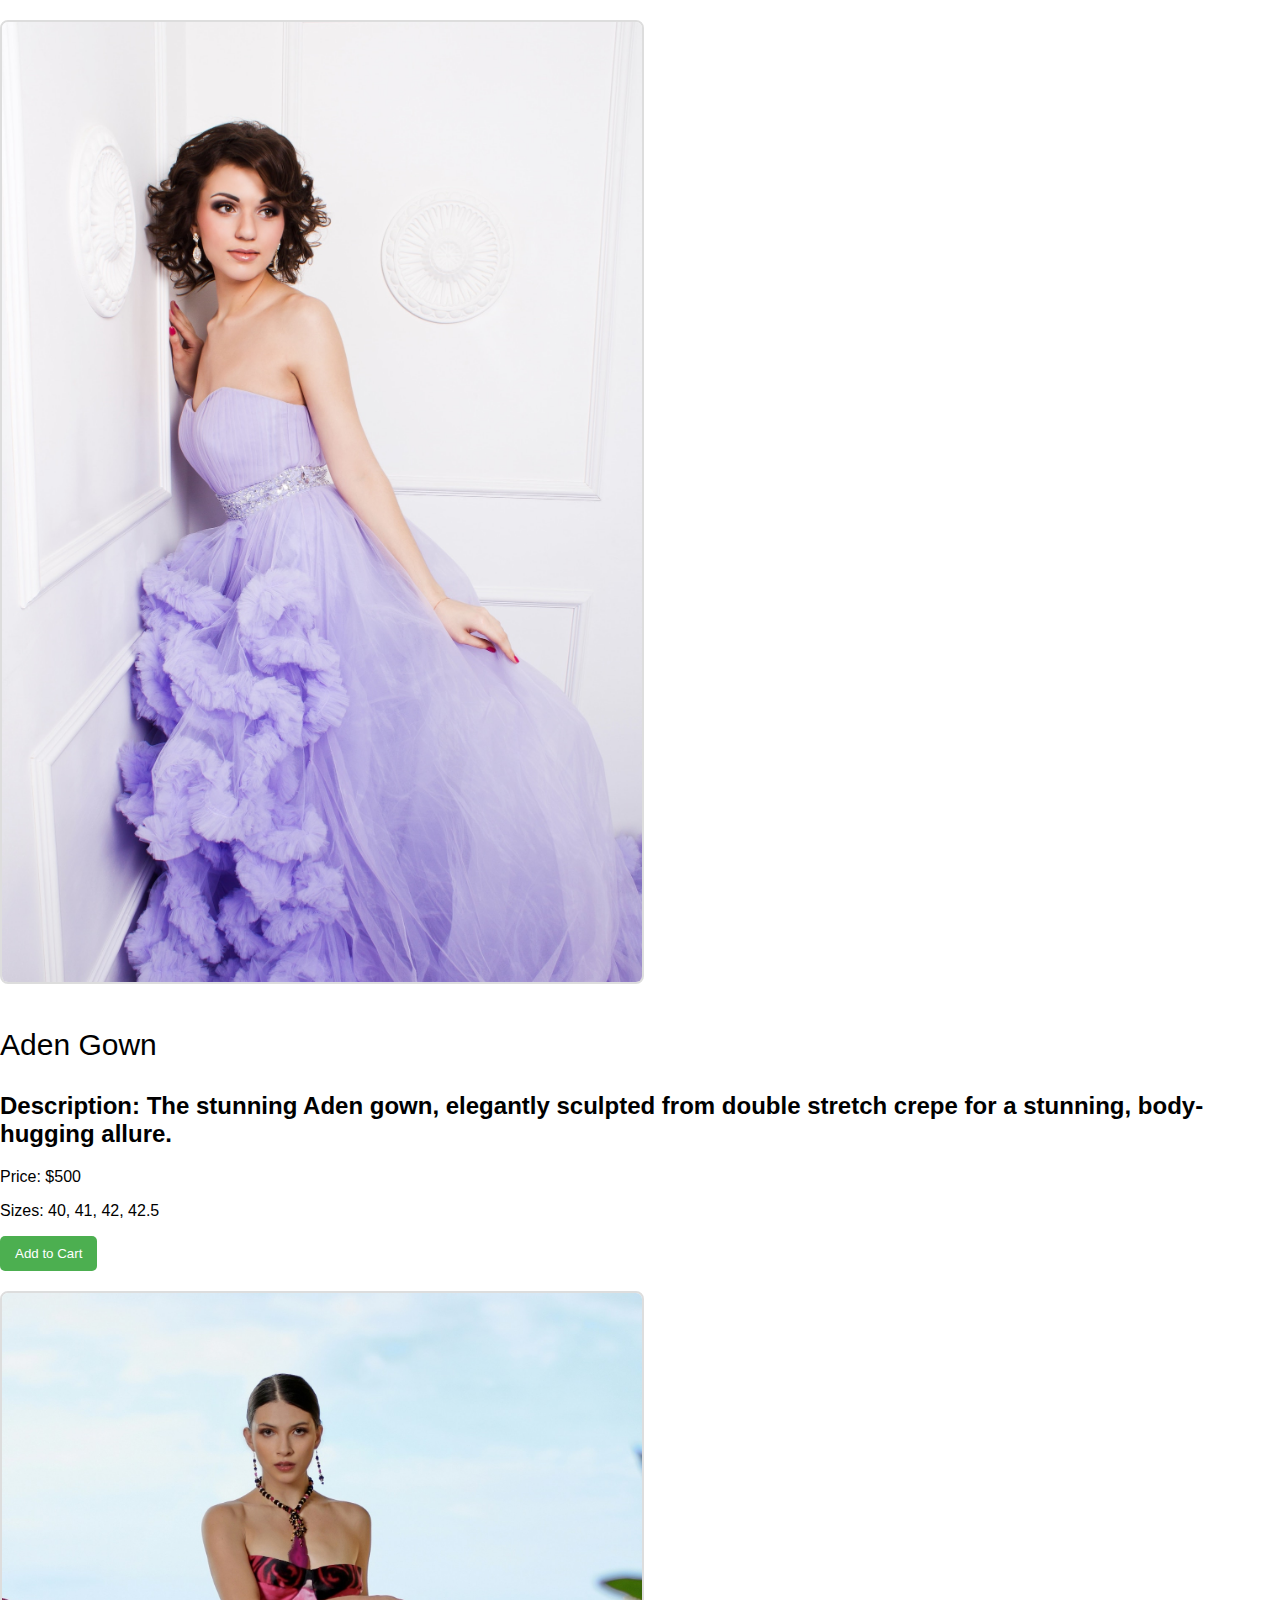
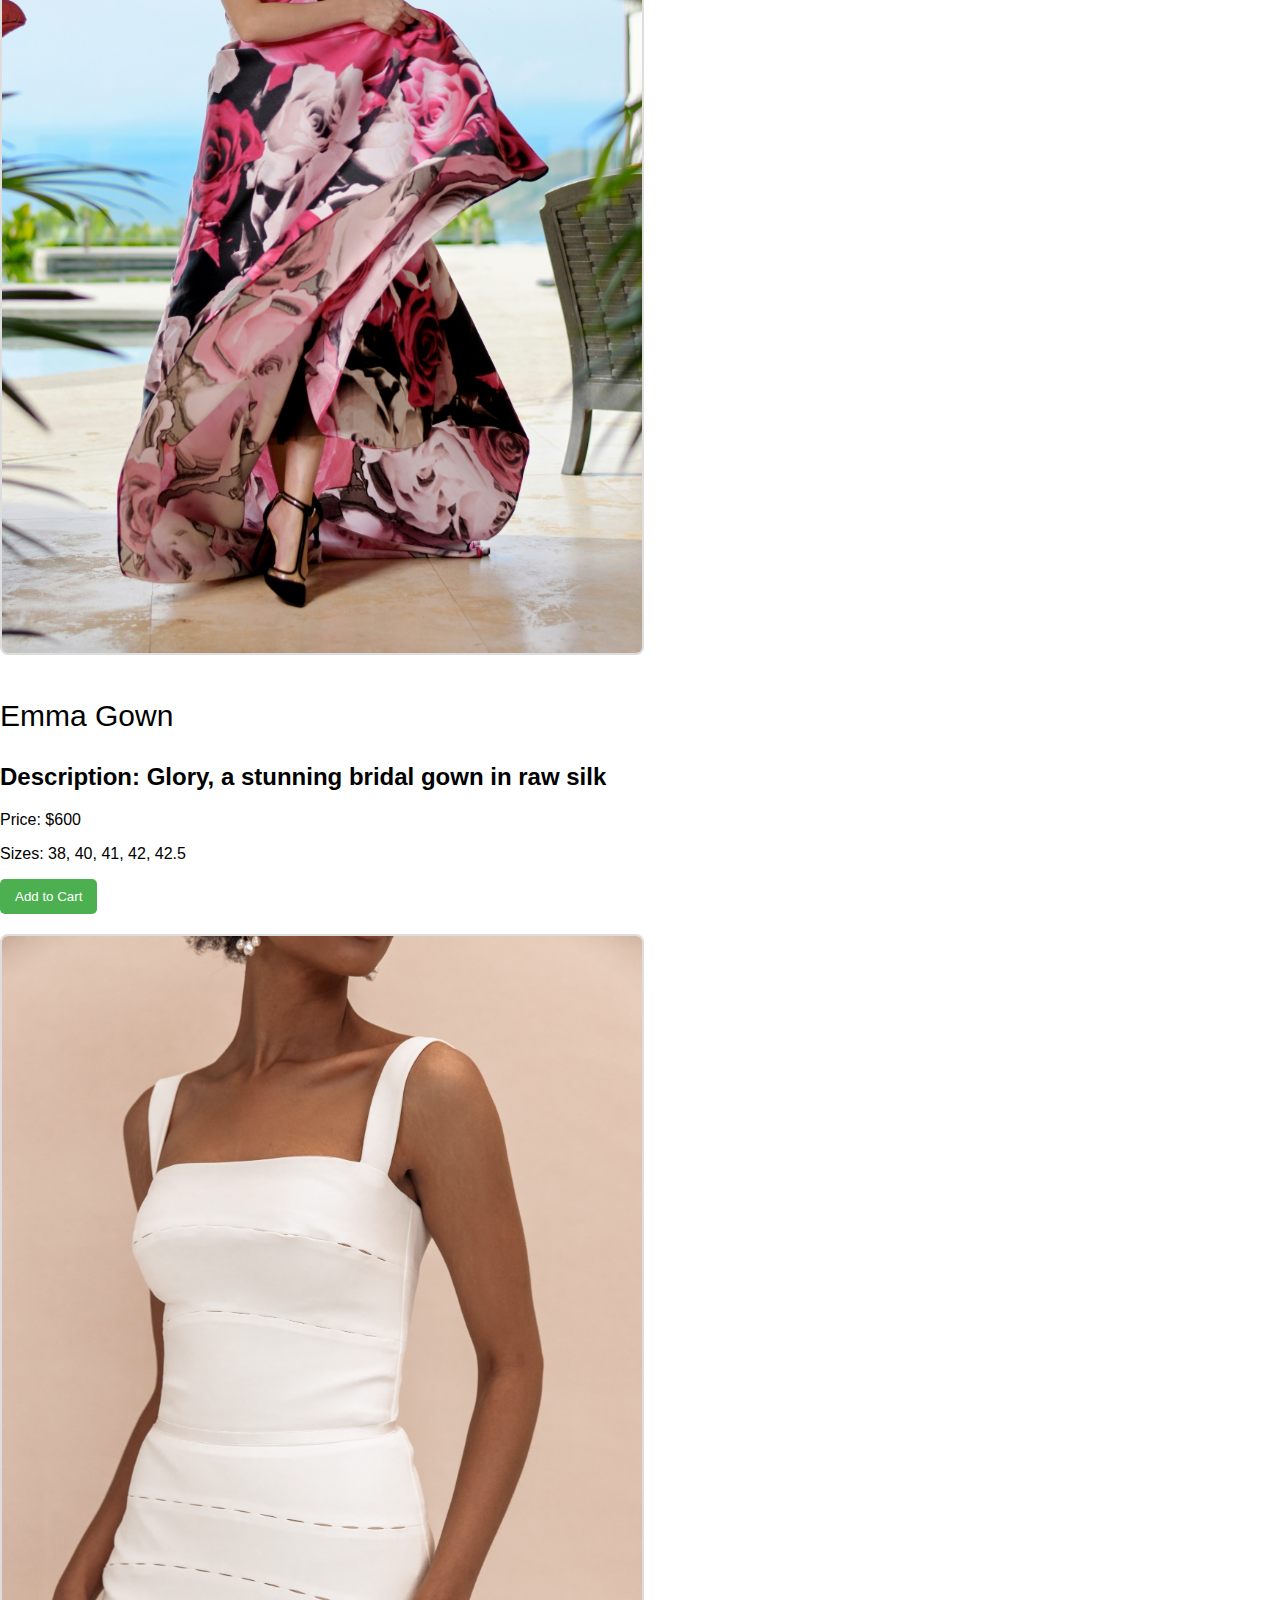
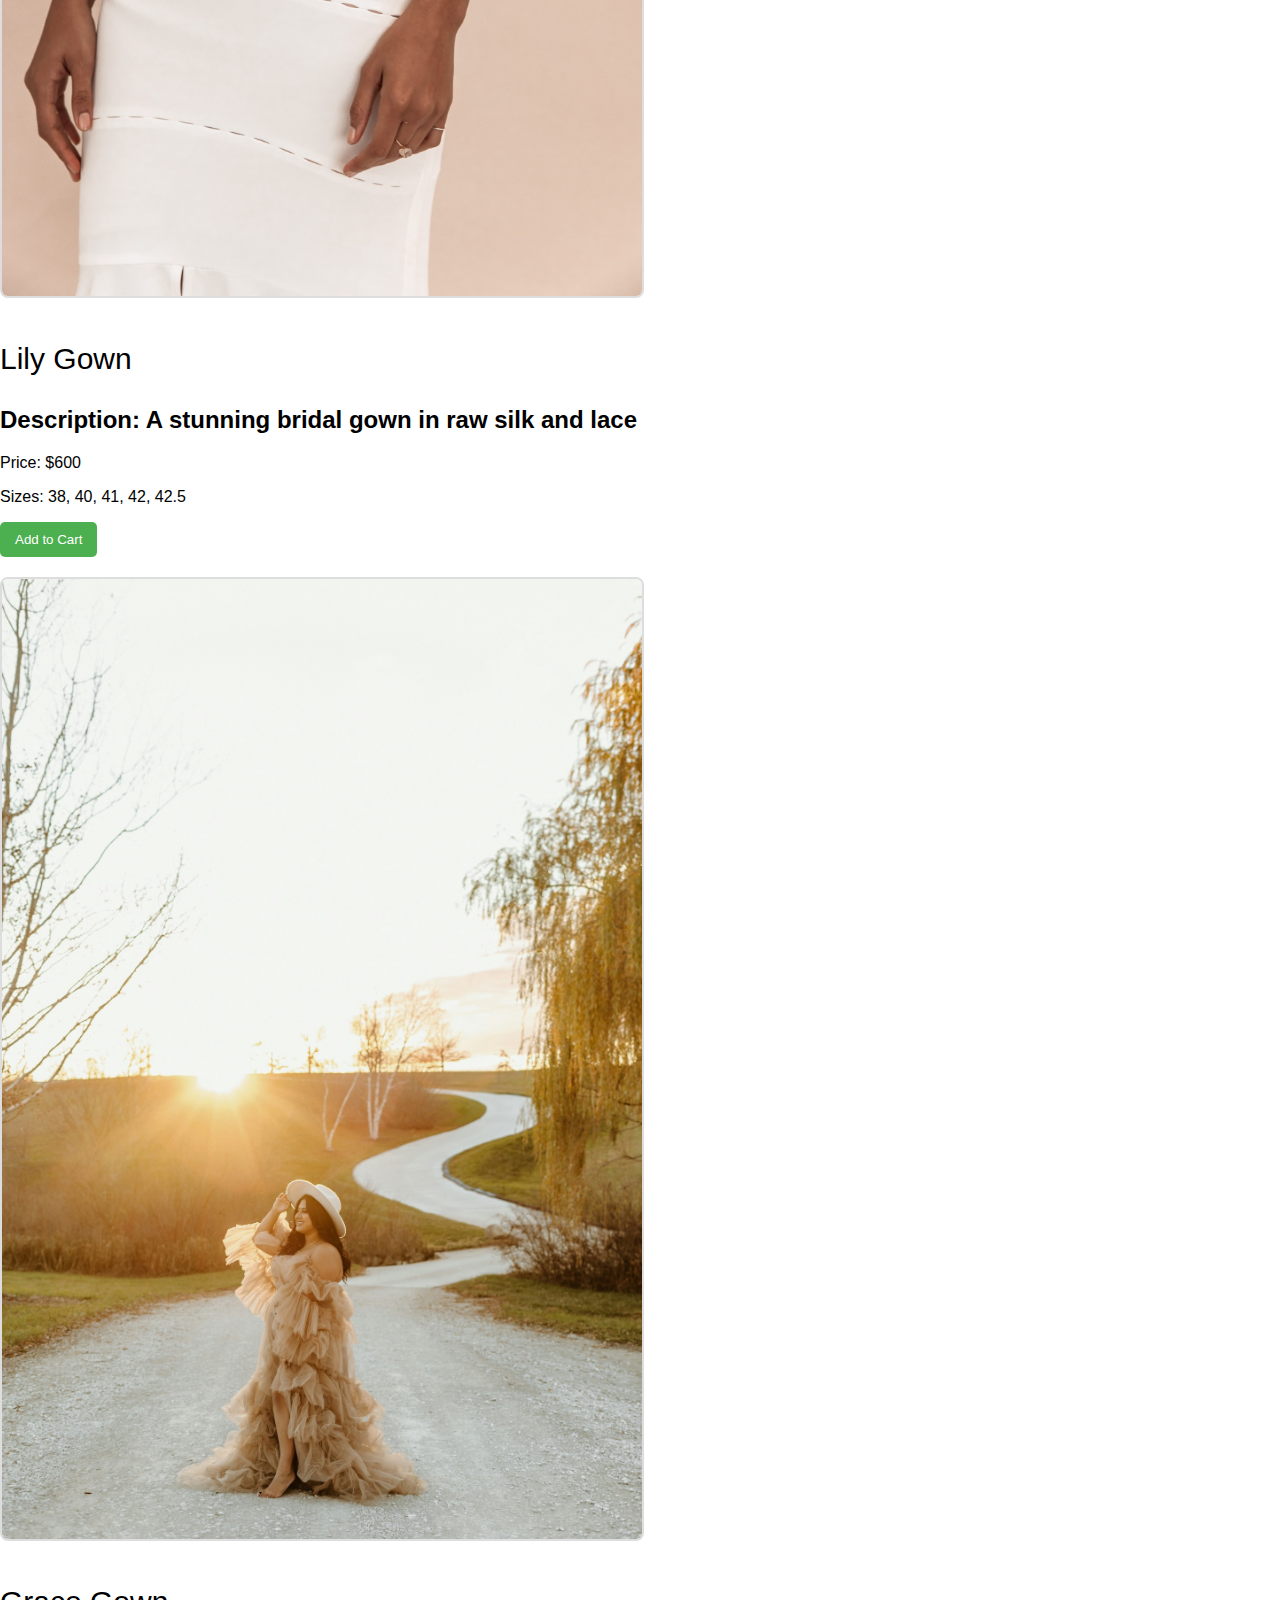
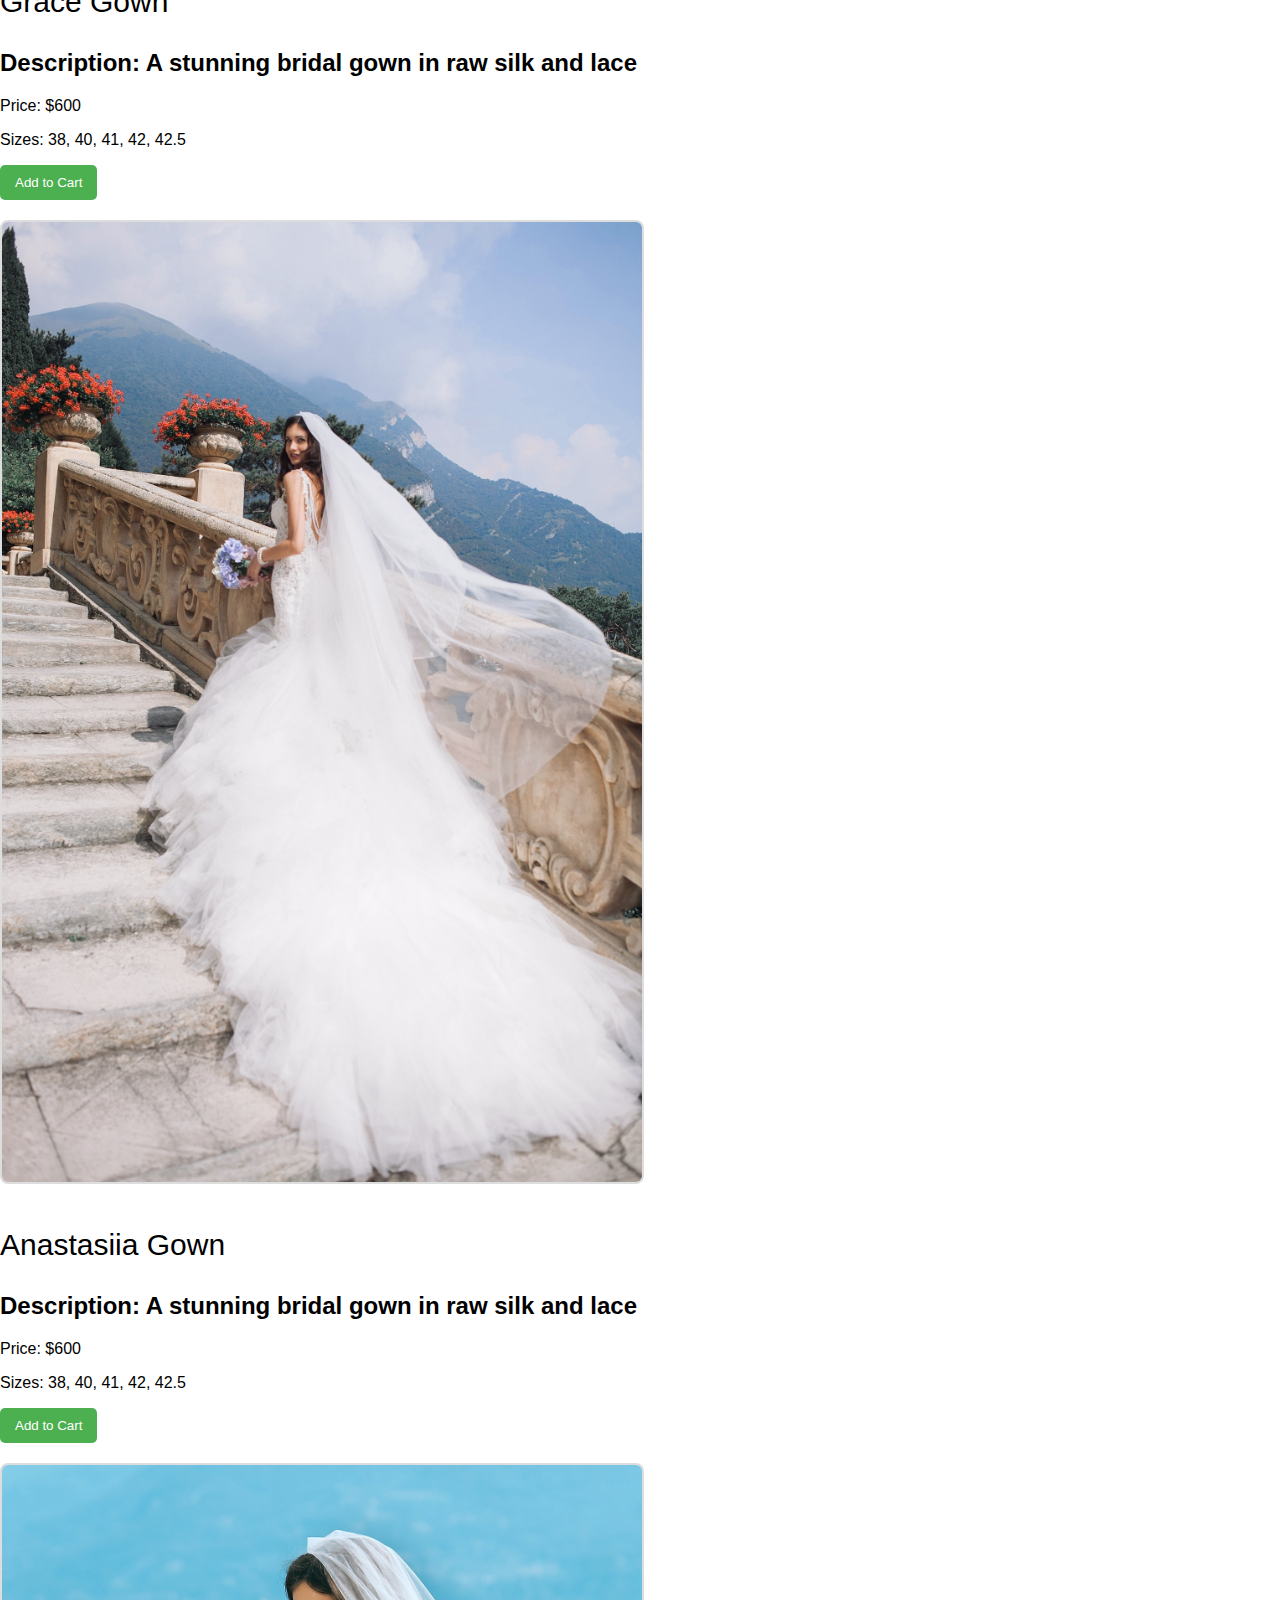
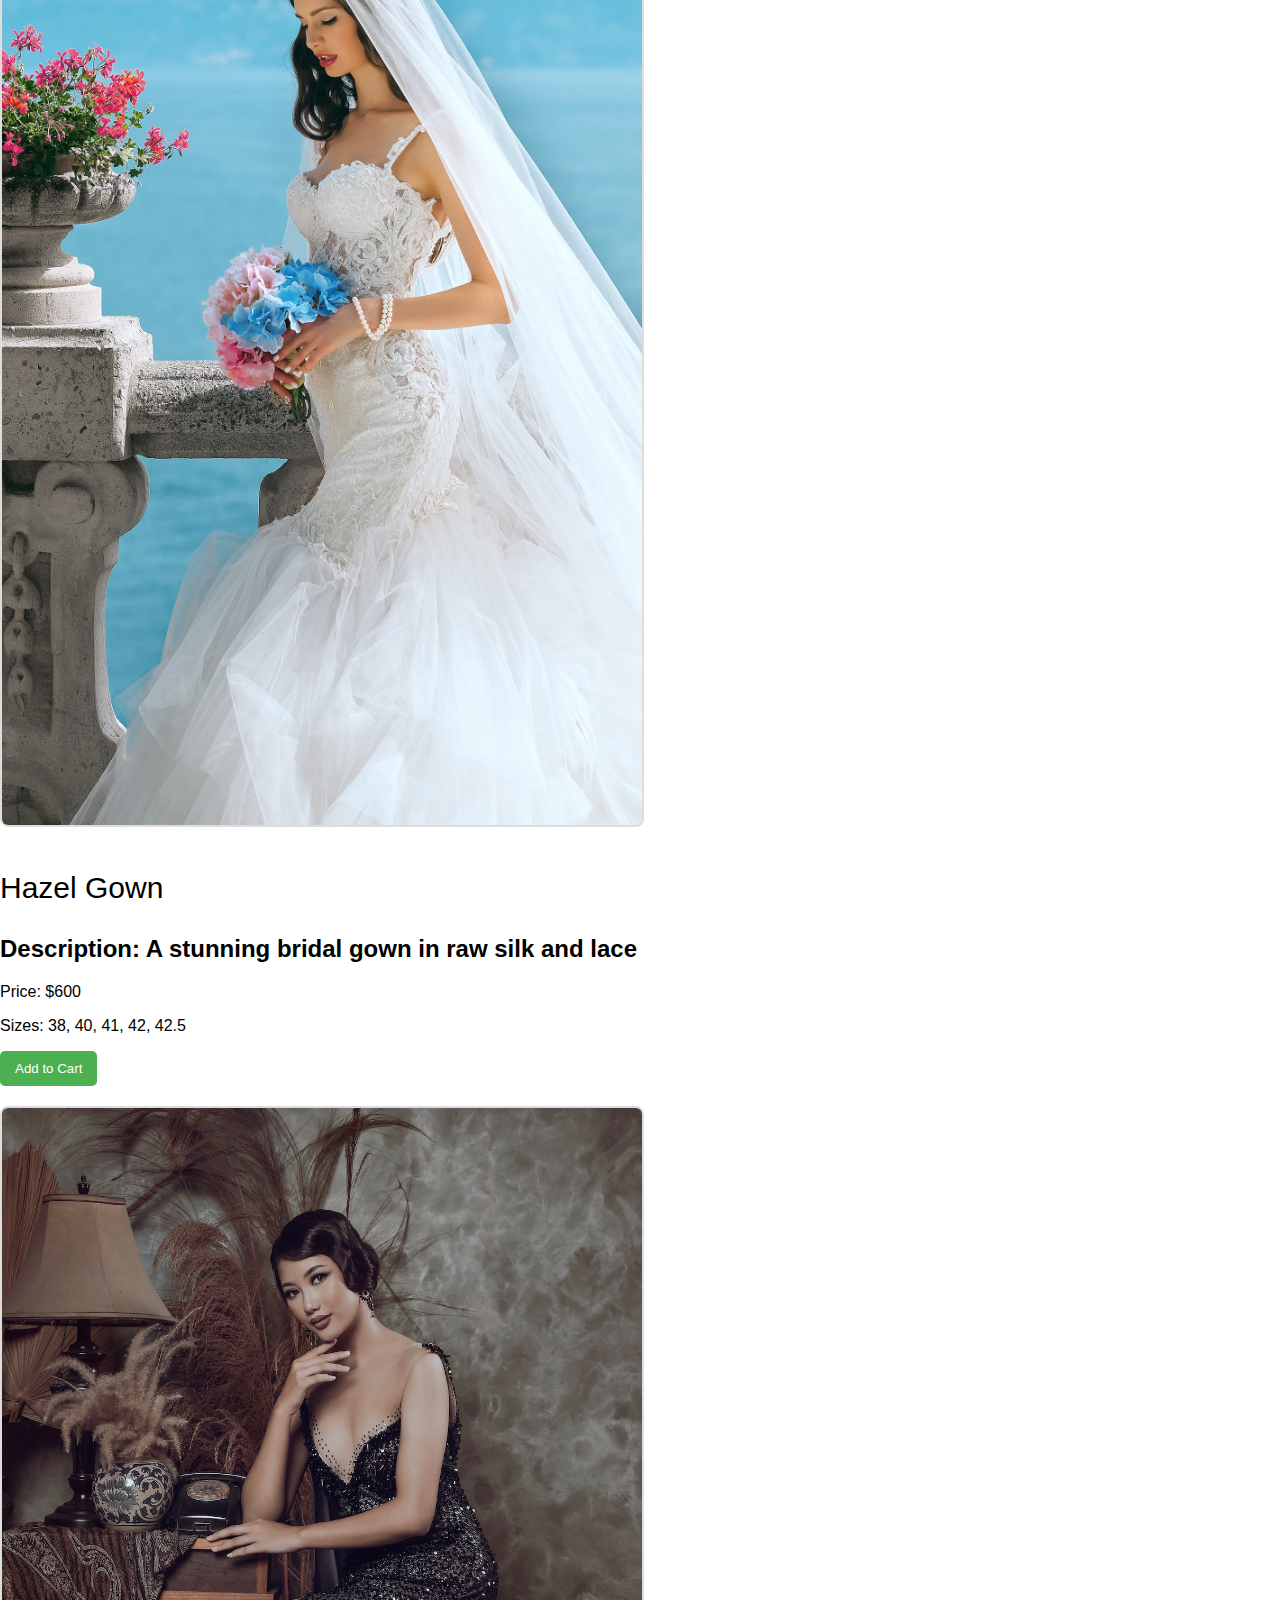
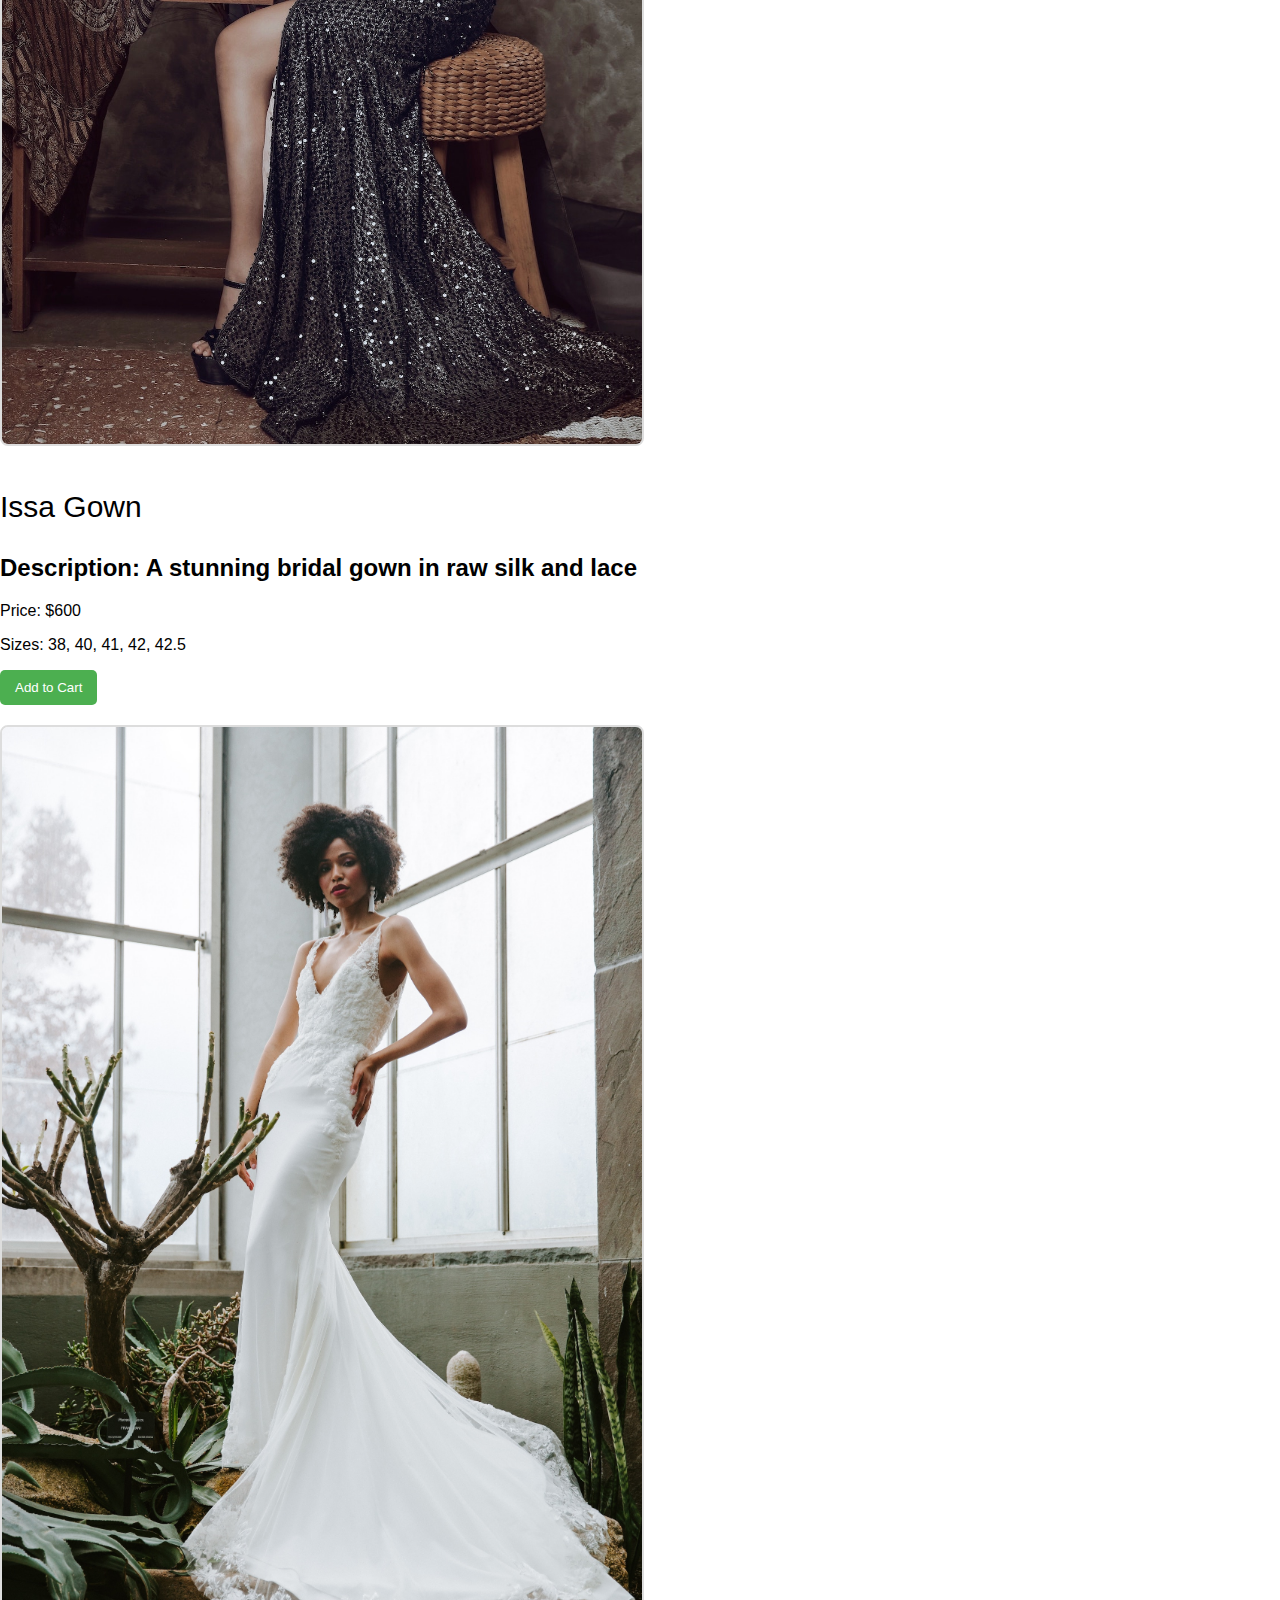
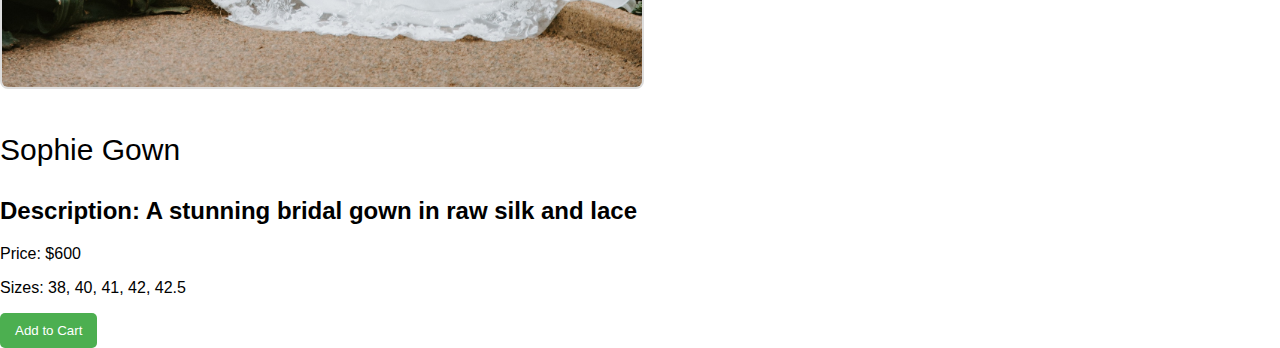
==== collections.html @ be5f8ae4 "initial" ====
<!DOCTYPE html>
<html lang="en">
<head>
    <meta charset="UTF-8">
    <meta name="viewport" content="width=device-width, initial-scale=1.0">
    <title>Collections</title>
    <link rel="stylesheet" href="styles.css">
</head>
<body>
    <div id="products-container">
    </div>
    <script src="script.js"></script>
</body>
</html>
---- styles.css ----
body {
    margin: 0;
    padding: 0;
    font-family: Arial, sans-serif;
}

.burger-container {
    display: none; /* Initially hide on larger screens */
    cursor: pointer;
}

.burger {
    width: 30px;
    height: 3px;
    background-color: #333;
    margin: 6px 0;
    transition: 0.4s;
}

#brandname {
    font-family: 'Segoe UI', Tahoma, Geneva, Verdana, sans-serif;
}

.navbar {
    background-color: white(51, 51, 51, 0.7); 
    font-family: 'Open Sans', sans-serif;
    text-transform: uppercase;
}

.navbar-section {
    flex: 1; 
    text-align: center;
    font-size: 13px;
}

.navbar-row {
    display: flex;
    justify-content: space-around;
    align-items: center;
    height: 60px; 
}

.navbar a {
    color: grey;
    text-decoration: none;
    padding: 10px;
}

.navbar a:hover {
    color: black;
    text-decoration: underline;
}

@media only screen and (max-width: 768px) {
    .burger-container {
        display: block; /* Show on smaller screens */
    }

    .navbar {
        display: none; /* Hide on smaller screens initially */
        flex-direction: column;
        text-align: center;
    }

    .navbar a {
        margin: 10px 0;
    }

    .change .burger:nth-child(1) {
        transform: rotate(-45deg) translate(-5px, 6px);
    }

    .change .burger:nth-child(2) {
        opacity: 0;
    }

    .change .burger:nth-child(3) {
        transform: rotate(45deg) translate(-5px, -6px);
    }
}

.image-container {
    position: relative;
    max-width: 100%;
    overflow: hidden;
}

.image-caption {
    position: absolute;
    bottom: 35%;
    font-family: 'Ephesis', cursive;
    font-size: 44px;
    width: 100%;
    text-align: center;
    color: black;
    padding: 10px;
    margin: 0;
    transform: translateY(50%);
    text-align: left;
}

.image-caption2 {
    position: absolute;
    bottom: 30%;
    font-family: 'Open Sans', sans-serif;
    font-size: 18px;
    width: 100%;
    text-align: center;
    color: rgb(56, 53, 53);
    padding: 10px;
    margin: 0;
    transform: translateY(50%); 
    text-align: left;
}

.image-container img {
    width: 100%;
    height: auto;
    display: block;
}

#navbar-start {
    flex: 0.5; 
    text-align: center;
}

#navbar-end {
    flex: 0.5; 
    text-align: center;
}

.collage-container {
    display: grid;
    grid-template-columns: repeat(4, 1fr); 
    gap: 10px;
    padding: 20px;
}

.collage-item {
    width: 100%;
    height: 100%;
    object-fit: cover;
}

.page2 {
    margin-top:60px;
    margin-bottom:60px;
    font-family: 'Open Sans', sans-serif;
    color: grey;
    margin-left:80px;
    margin-right:80px;
    text-align: center;
}

.page3 {
    display: flex;
    justify-content: space-around;
    align-items: center;
}

.page3 img {
    width: 50%;
    height: auto;
}

.theJournal {
    margin-top:60px;
    margin-bottom:60px;
}

.journalName {
    font-family: 'Courier New', Courier, monospace;
    font-size: 40px;
}

.journalPhotocredit {
    font-family: 'Courier New', Courier, monospace;
    font-size: 14px;
}

/*contactme styles*/

.contact-us-container {
    display: flex;
    justify-content: space-around;
    align-items: center;
}

/*collections styles*/
.product-img {
    width: 50%;
    height: 50%;
    border: 2px solid #ddd; /* Add a border for better visibility */
    border-radius: 8px; /* Add some border-radius for a rounded look */
    margin-bottom: 10px; /* Add margin for spacing */
    margin-top: 20px; /* Add margin for spacing */
}

.dress-name {
    font-family: 'Open Sans', sans-serif;
    font-size: 30px;
}

.add-to-cart-btn {
    background-color: #4caf50;
    color: white;
    padding: 10px 15px;
    border: none;
    border-radius: 5px;
    cursor: pointer;
}

/*collections1 styles*/
.collection1-container {
    position: relative;
    display: inline-block;
    display: grid;
    grid-template-columns: repeat(4, 1fr);
    gap: 10px;
    padding: 20px;
}

.overlay-button {
    position: absolute;
    top: 50%;
    left: 50%;
    transform: translate(-50%, -50%);
    padding: 10px 20px;
    background-color: rgba(255, 255, 255, 0.4);
    color: black;
    border: none;
    border-radius: 5px;
    cursor: pointer;
}

.hidden-paragraphs {
    display: none;
    margin-top: 20px;
    text-align: center;
    color: white;
}

.img1-container {
    position: relative;
    display: inline-block;
    margin: 20px; 
}

.overlay-button a:hover {
    color: black;
    text-decoration: underline;
}
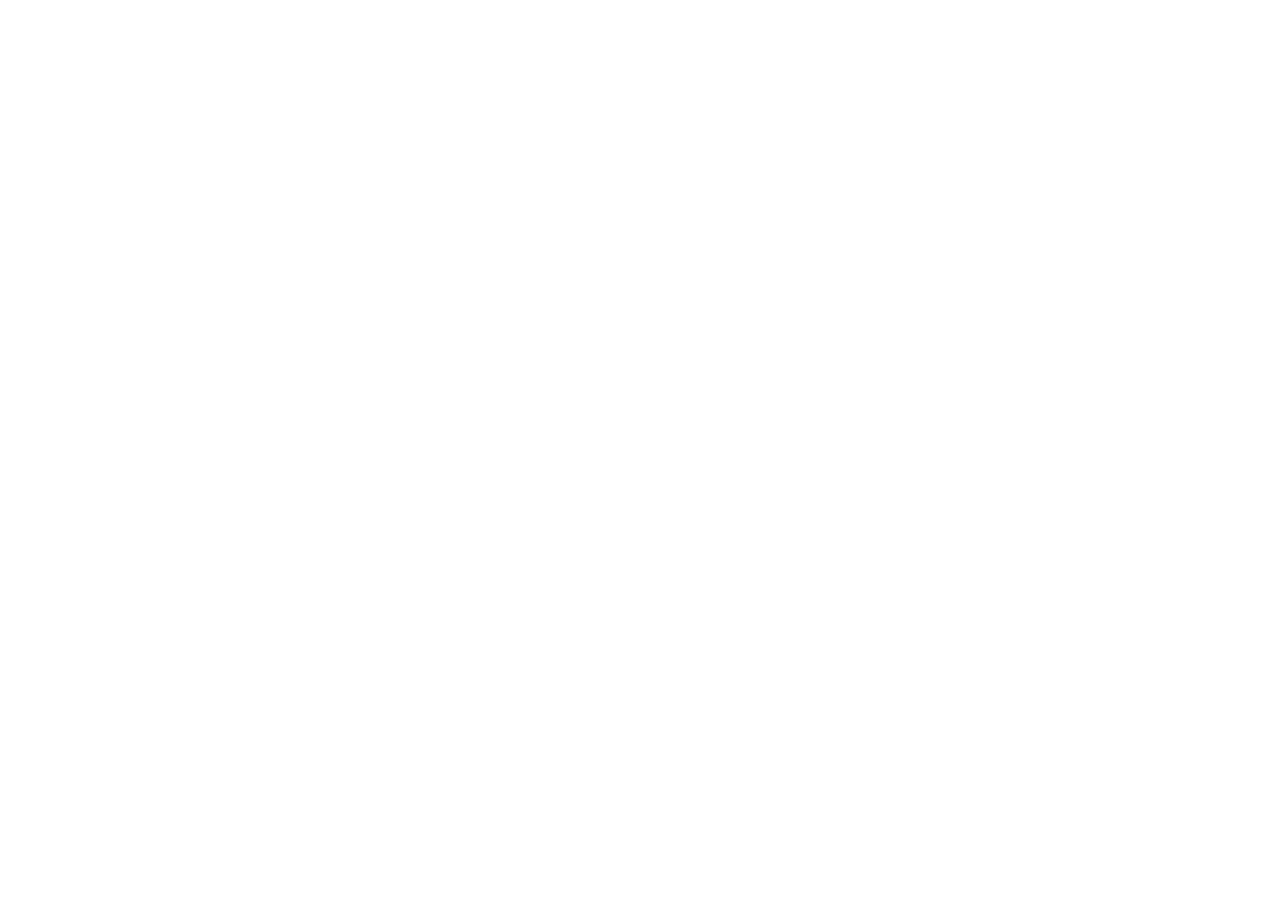
==== commit 2b5b58e0: "collections each page" ====
--- a/collections.html
+++ b/collections.html
@@ -7,8 +7,66 @@
     <link rel="stylesheet" href="styles.css">
 </head>
 <body>
-    <div id="products-container">
+    <div id="dressDetails">
+
     </div>
     <script src="script.js"></script>
+    <script>
+        const dloc = window.location.href;
+        const dsplt = dloc.split("?");
+        const sanitize = dsplt[1].split("=");
+        const dressCode = sanitize[1];
+
+        const selectedDress = dresses.find(dress => dress.code === dressCode);
+
+        const collectionDiv1= document.createElement("div");
+        const collectionDiv2= document.createElement("div");
+
+        if (selectedDress) {
+
+            let sizesOptions = '';
+            for (let i = 0; i < selectedDress.sizes.length; i++) {
+            sizesOptions += `<option value="${selectedDress.sizes[i]}">${selectedDress.sizes[i]}</option>`;
+        }
+
+        dressDetails.innerHTML = `
+            <img class="product-img" src="${selectedDress.image}" alt="${selectedDress.dress_name}">
+            <h3>${selectedDress.dress_name}</h3>
+            <p>${selectedDress.description}</p>
+            <p>Price: $${selectedDress.price}</p>
+            <select id="sizeDropdown">
+            <option disabled selected>Select Size</option>${sizesOptions}</select>
+            <button class="add-to-cart-btn" onclick="addToCart('${selectedDress.dress_code}')">Add to Cart</button>
+        `;
+            document.getElementById("dressDetails").innerHTML = dressDetailsHTML;
+        } else {
+            document.getElementById("dressDetails").innerHTML = "Dress not found.";
+        }
+
+            function addToCart(dressCode) {
+            // Add your logic for adding the item to the cart
+            alert(`Added ${dressCode} to the cart!`);
+        }
+
+        const sizeSelect = document.getElementById('size-select');
+        function updateSizeDropdown() {
+            const selectedIndex = dressSelect.value;
+            const selectedDress = dresses[selectedIndex];
+
+            // Clear existing size options
+            sizeSelect.innerHTML = '';
+
+        // Populate size dropdown with options from the selected dress
+        selectedDress.sizes.forEach(size => {
+            const option = document.createElement('option');
+            option.value = size;
+            option.text = size;
+            sizeSelect.add(option);
+  });
+}
+
+// Initial update of size dropdown based on the default selected dress
+updateSizeDropdown();
+    </script>
 </body>
 </html>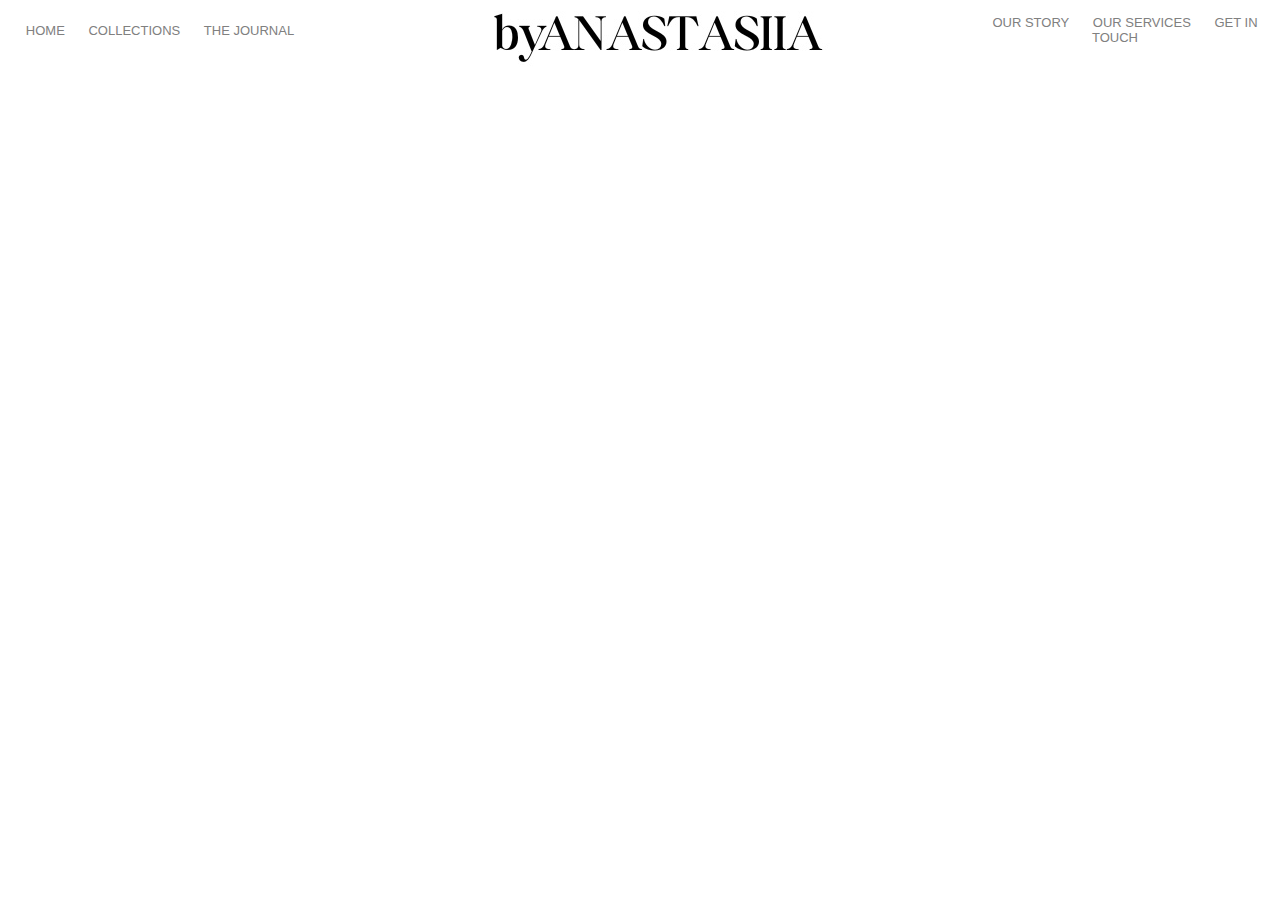
==== commit 408688d6: "Merge pull request #1 from emmycn/collections-page" ====
--- a/collections.html
+++ b/collections.html
@@ -4,11 +4,37 @@
     <meta charset="UTF-8">
     <meta name="viewport" content="width=device-width, initial-scale=1.0">
     <title>Collections</title>
+    <link rel="preconnect" href="https://fonts.googleapis.com">
+    <link rel="preconnect" href="https://fonts.gstatic.com" crossorigin>
+    <link href="https://fonts.googleapis.com/css2?family=Raleway&display=swap" rel="stylesheet">
     <link rel="stylesheet" href="styles.css">
 </head>
 <body>
+    <div class="burger-container" onclick="toggleNav()">
+        <div class="burger"></div>
+        <div class="burger"></div>
+        <div class="burger"></div>
+    </div>
+    <nav class="navbar">
+        <div class="navbar-row" id="navbarburger">
+            <div class="navbar-section" id="navbar-start">
+                <a href="index.html">Home</a>
+                <a href="collections1.html">Collections</a>
+                <a href="#journal">The Journal</a>
+            </div>
+            <div class="navbar-section">
+                <img src="images/IMG_8164.jpg" alt="Your Image">
+            </div>
+            <div class="navbar-section" id="navbar-end">
+                <a href="ourstory.html">Our Story</a>
+                <a href="#services">Our services</a>
+                <a href="contactme.html">Get in touch</a>
+            </div>
+        </div>
+    </nav>
     <div id="dressDetails">
-
+        <div id="imgDress"></div>
+        <div id="detailsDress"></div>
     </div>
     <script src="script.js"></script>
     <script>
@@ -19,9 +45,6 @@
 
         const selectedDress = dresses.find(dress => dress.code === dressCode);
 
-        const collectionDiv1= document.createElement("div");
-        const collectionDiv2= document.createElement("div");
-
         if (selectedDress) {
 
             let sizesOptions = '';
@@ -29,23 +52,28 @@
             sizesOptions += `<option value="${selectedDress.sizes[i]}">${selectedDress.sizes[i]}</option>`;
         }
 
-        dressDetails.innerHTML = `
+        imgDress.innerHTML = `
             <img class="product-img" src="${selectedDress.image}" alt="${selectedDress.dress_name}">
-            <h3>${selectedDress.dress_name}</h3>
-            <p>${selectedDress.description}</p>
+        `;
+        detailsDress.innerHTML = `
+            <h3 class="dress-name">${selectedDress.dress_name}</h3>
+            <p class="description">${selectedDress.description}</p>
             <p>Price: $${selectedDress.price}</p>
             <select id="sizeDropdown">
-            <option disabled selected>Select Size</option>${sizesOptions}</select>
-            <button class="add-to-cart-btn" onclick="addToCart('${selectedDress.dress_code}')">Add to Cart</button>
+            <option disabled selected class="sizeOption">Select Size</option>${sizesOptions}</select>
+            <div>
+                <button class="add-to-cart-btn" onclick="addToCart('${selectedDress.dress_code}')">Add to Cart</button>
+            </div>
+            
         `;
-            document.getElementById("dressDetails").innerHTML = dressDetailsHTML;
+            document.getElementById("imgDress").innerHTML = imgDressHTML;
         } else {
-            document.getElementById("dressDetails").innerHTML = "Dress not found.";
+            document.getElementById("imgDress").innerHTML = "Dress not found.";
         }
 
-            function addToCart(dressCode) {
-            // Add your logic for adding the item to the cart
-            alert(`Added ${dressCode} to the cart!`);
+
+        function addToCart(dressCode) {
+            alert(`Added ${selectedDress.dress_name} to the cart!`);
         }
 
         const sizeSelect = document.getElementById('size-select');
@@ -62,8 +90,8 @@
             option.value = size;
             option.text = size;
             sizeSelect.add(option);
-  });
-}
+        });
+        }
 
 // Initial update of size dropdown based on the default selected dress
 updateSizeDropdown();
--- a/styles.css
+++ b/styles.css
@@ -5,7 +5,7 @@
 }
 
 .burger-container {
-    display: none; /* Initially hide on larger screens */
+    display: none; 
     cursor: pointer;
 }
 
@@ -187,27 +187,45 @@
 }
 
 /*collections styles*/
-.product-img {
-    width: 50%;
-    height: 50%;
-    border: 2px solid #ddd; /* Add a border for better visibility */
-    border-radius: 8px; /* Add some border-radius for a rounded look */
-    margin-bottom: 10px; /* Add margin for spacing */
-    margin-top: 20px; /* Add margin for spacing */
+
+#dressDetails {
+    display: flex;
+    justify-content: space-around;
+    align-items: center;
+}
+
+#imgDress, #detailsDress {
+    width: 48%;
+}
+
+#imgDress img {
+    width: 100%;
+    height: auto;
 }
 
 .dress-name {
-    font-family: 'Open Sans', sans-serif;
-    font-size: 30px;
+    font-family: 'Raleway', sans-serif;
+    font-size: 40px;
 }
 
 .add-to-cart-btn {
-    background-color: #4caf50;
-    color: white;
+    background-color: white;
+    color: black;
     padding: 10px 15px;
-    border: none;
+    border: 1px solid black; 
     border-radius: 5px;
     cursor: pointer;
+    margin-top: 5%;
+    width: 100%;
+    font-family: 'Open Sans', sans-serif;
+}
+
+#dressDetails p {
+    font-family: 'Raleway', sans-serif;
+}
+
+.description {
+    color: gray;
 }
 
 /*collections1 styles*/
@@ -233,6 +251,20 @@
     cursor: pointer;
 }
 
+.overlay-button p {
+    font-family: 'Nanum Gothic', sans-serif;
+    font-size: 18px;
+}
+
+.overlay-button a {
+    font-family: 'Raleway', sans-serif;
+    font-size: 12px;
+    text-transform: uppercase;
+    color: black;
+    text-decoration: none;
+    padding: 10px;
+}
+
 .hidden-paragraphs {
     display: none;
     margin-top: 20px;
@@ -247,6 +279,84 @@
 }
 
 .overlay-button a:hover {
-    color: black;
+    color: grey;
     text-decoration: underline;
-}+}
+
+.collection1-imgcontainer {
+    position: relative;
+    max-width: 100%;
+    overflow: hidden;
+}
+
+.collection1-imgcaption {
+    position: absolute;
+    bottom: 70%;
+    font-family: 'Nanum Gothic', sans-serif;
+    font-size: 44px;
+    width: 100%;
+    text-align: center;
+    color: black;
+    margin: 0;
+    transform: translateY(50%);
+    text-align: center;
+}
+
+.collection1-imgcontainer img {
+    width: 100%;
+    height: auto;
+    display: block;
+}
+
+/*contactus styles*/
+
+.contact-us-container {
+    display: flex;
+    justify-content: space-around;
+    align-items: center;
+    margin-top: 5%;
+}
+
+.contactusdiv1, .contactusdiv2 {
+    width: 48%;
+}
+
+iframe {
+    width: 100%;
+}
+
+form {
+    width: 100%;
+    height: auto;
+}
+
+form {
+    background-color: #fff;
+    border-radius: 10px;
+    display: flex;
+    flex-direction: column;
+    max-width: 400px;
+    width: 100%;
+  }
+
+  label {
+    margin-bottom: 8px;
+    margin-top: 5%;
+    margin-left: 2%;
+  }
+
+  input {
+    width: 100%;
+    padding: 8px;
+    margin-bottom: 16px;
+    box-sizing: border-box;
+    border: 2px solid #ccc;
+    border-radius: 0px;
+    color: black;
+    cursor: pointer;
+  }
+
+  input:hover {
+    background-color: none;
+  }
+
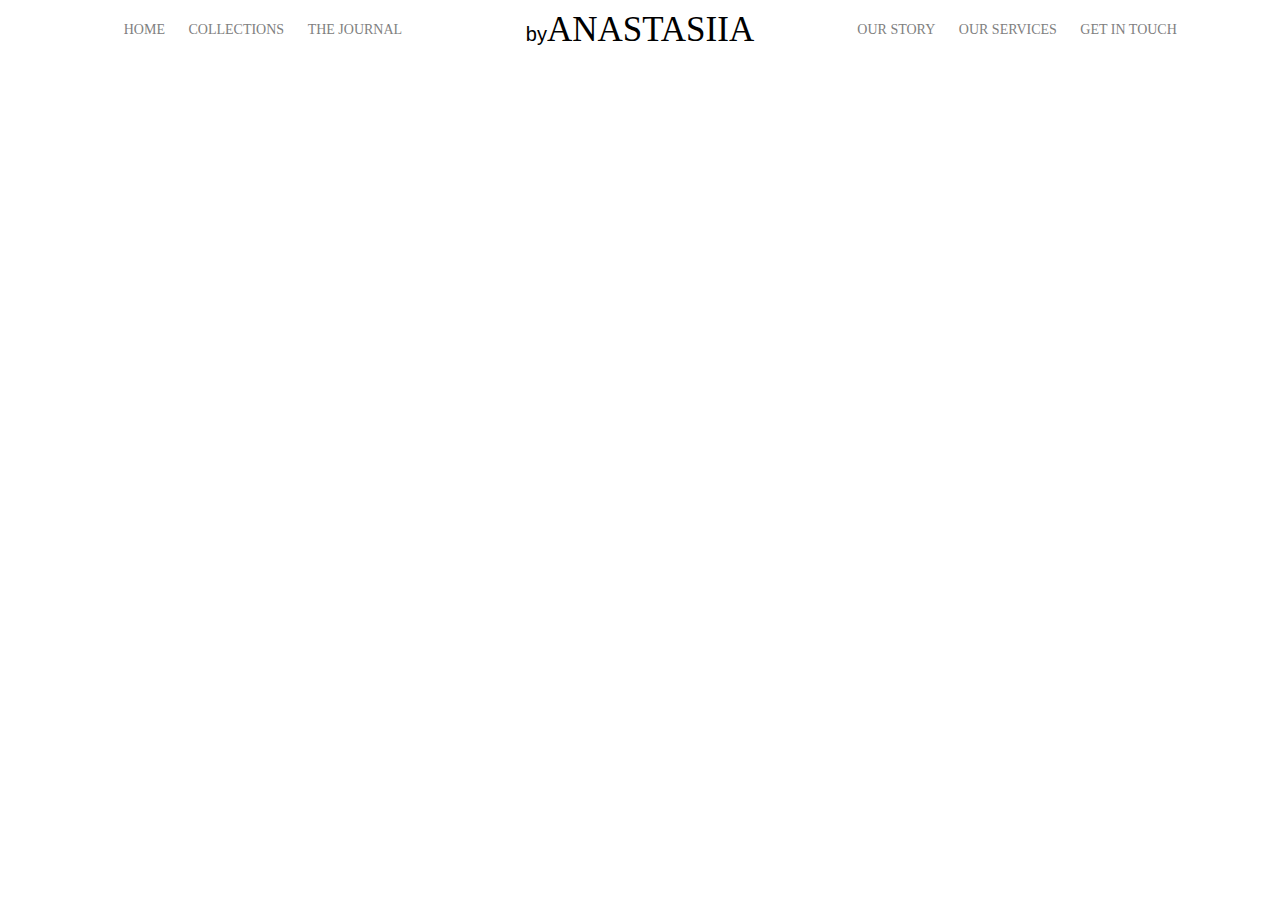
==== commit d7ecf324: "styles changes" ====
--- a/collections.html
+++ b/collections.html
@@ -15,86 +15,87 @@
         <div class="burger"></div>
         <div class="burger"></div>
     </div>
-    <nav class="navbar">
-        <div class="navbar-row" id="navbarburger">
+    <div class="main-body">
+        <nav class="navbar">
             <div class="navbar-section" id="navbar-start">
                 <a href="index.html">Home</a>
                 <a href="collections1.html">Collections</a>
-                <a href="#journal">The Journal</a>
+                <a href="thejournal.html">The Journal</a>
             </div>
-            <div class="navbar-section">
-                <img src="images/IMG_8164.jpg" alt="Your Image">
+            <div class="navbar-sectionlogo" id="navbar-logo">
+                <p class="by-sectionlogo">by</p>
+                <p class="name-sectionlogo">Anastasiia</p>
             </div>
             <div class="navbar-section" id="navbar-end">
                 <a href="ourstory.html">Our Story</a>
                 <a href="#services">Our services</a>
                 <a href="contactme.html">Get in touch</a>
             </div>
+        </nav>
+        <div id="dressDetails">
+            <div id="imgDress"></div>
+            <div id="detailsDress"></div>
         </div>
-    </nav>
-    <div id="dressDetails">
-        <div id="imgDress"></div>
-        <div id="detailsDress"></div>
-    </div>
-    <script src="script.js"></script>
-    <script>
-        const dloc = window.location.href;
-        const dsplt = dloc.split("?");
-        const sanitize = dsplt[1].split("=");
-        const dressCode = sanitize[1];
+        <script src="script.js"></script>
+        <script>
+            const dloc = window.location.href;
+            const dsplt = dloc.split("?");
+            const sanitize = dsplt[1].split("=");
+            const dressCode = sanitize[1];
 
-        const selectedDress = dresses.find(dress => dress.code === dressCode);
+            const selectedDress = dresses.find(dress => dress.code === dressCode);
 
-        if (selectedDress) {
+            if (selectedDress) {
 
-            let sizesOptions = '';
-            for (let i = 0; i < selectedDress.sizes.length; i++) {
-            sizesOptions += `<option value="${selectedDress.sizes[i]}">${selectedDress.sizes[i]}</option>`;
-        }
+                let sizesOptions = '';
+                for (let i = 0; i < selectedDress.sizes.length; i++) {
+                sizesOptions += `<option value="${selectedDress.sizes[i]}">${selectedDress.sizes[i]}</option>`;
+            }
 
-        imgDress.innerHTML = `
-            <img class="product-img" src="${selectedDress.image}" alt="${selectedDress.dress_name}">
-        `;
-        detailsDress.innerHTML = `
-            <h3 class="dress-name">${selectedDress.dress_name}</h3>
-            <p class="description">${selectedDress.description}</p>
-            <p>Price: $${selectedDress.price}</p>
-            <select id="sizeDropdown">
-            <option disabled selected class="sizeOption">Select Size</option>${sizesOptions}</select>
-            <div>
-                <button class="add-to-cart-btn" onclick="addToCart('${selectedDress.dress_code}')">Add to Cart</button>
-            </div>
-            
-        `;
-            document.getElementById("imgDress").innerHTML = imgDressHTML;
-        } else {
-            document.getElementById("imgDress").innerHTML = "Dress not found.";
-        }
+            imgDress.innerHTML = `
+                <img class="product-img" src="${selectedDress.image}" alt="${selectedDress.dress_name}">
+            `;
+            detailsDress.innerHTML = `
+                <h3 class="dress-name">${selectedDress.dress_name}</h3>
+                <p class="description">${selectedDress.description}</p>
+                <p>Price: $${selectedDress.price}</p>
+                <select id="sizeDropdown">
+                <option disabled selected class="sizeOption">Select Size</option>${sizesOptions}</select>
+                <div>
+                    <button class="add-to-cart-btn" onclick="addToCart('${selectedDress.dress_code}')">Add to Cart</button>
+                </div>
+                
+            `;
+                document.getElementById("imgDress").innerHTML = imgDressHTML;
+            } else {
+                document.getElementById("imgDress").innerHTML = "Dress not found.";
+            }
 
 
-        function addToCart(dressCode) {
-            alert(`Added ${selectedDress.dress_name} to the cart!`);
-        }
+            function addToCart(dressCode) {
+                alert(`Added ${selectedDress.dress_name} to the cart!`);
+            }
 
-        const sizeSelect = document.getElementById('size-select');
-        function updateSizeDropdown() {
-            const selectedIndex = dressSelect.value;
-            const selectedDress = dresses[selectedIndex];
+            const sizeSelect = document.getElementById('size-select');
+            function updateSizeDropdown() {
+                const selectedIndex = dressSelect.value;
+                const selectedDress = dresses[selectedIndex];
 
-            // Clear existing size options
-            sizeSelect.innerHTML = '';
+                // Clear existing size options
+                sizeSelect.innerHTML = '';
 
-        // Populate size dropdown with options from the selected dress
-        selectedDress.sizes.forEach(size => {
-            const option = document.createElement('option');
-            option.value = size;
-            option.text = size;
-            sizeSelect.add(option);
-        });
-        }
+            // Populate size dropdown with options from the selected dress
+            selectedDress.sizes.forEach(size => {
+                const option = document.createElement('option');
+                option.value = size;
+                option.text = size;
+                sizeSelect.add(option);
+            });
+            }
 
-// Initial update of size dropdown based on the default selected dress
-updateSizeDropdown();
-    </script>
+    // Initial update of size dropdown based on the default selected dress
+    updateSizeDropdown();
+        </script>
+    </div>
 </body>
 </html>--- a/styles.css
+++ b/styles.css
@@ -2,6 +2,12 @@
     margin: 0;
     padding: 0;
     font-family: Arial, sans-serif;
+}
+
+.main-body {
+    display: flex;
+    flex-direction: column;
+    justify-content: center;
 }
 
 .burger-container {
@@ -25,19 +31,41 @@
     background-color: white(51, 51, 51, 0.7); 
     font-family: 'Open Sans', sans-serif;
     text-transform: uppercase;
-}
-
-.navbar-section {
-    flex: 1; 
-    text-align: center;
-    font-size: 13px;
-}
-
-.navbar-row {
-    display: flex;
+    display: flex;
+    height: 60px; 
     justify-content: space-around;
     align-items: center;
-    height: 60px; 
+}
+
+.navbar-section {
+    font-size: 14px;
+    font-family: 'Cormorant SC', serif;
+}
+
+/* #navbar-start {
+    margin-right: 15%;
+}
+
+#navbar-end {
+    margin-left: 15%;
+}
+ */
+.navbar-sectionlogo {
+    display: flex;
+    font-family: 'Cormorant SC', serif;   
+}
+
+.by-sectionlogo {
+    text-transform: lowercase;
+    font-family: 'Tenor Sans', sans-serif;
+    font-size: 20px;
+    margin-top: 48px;
+}
+
+.name-sectionlogo {
+    display: flex;
+    font-size: 35px;
+    font-family: 'Cormorant SC', serif;   
 }
 
 .navbar a {
@@ -53,21 +81,55 @@
 
 @media only screen and (max-width: 768px) {
     .burger-container {
-        display: block; /* Show on smaller screens */
+        display: block; 
+        top: 40px;
+        bottom: 20px;
+        margin-left: 15px;
     }
 
     .navbar {
-        display: none; /* Hide on smaller screens initially */
+        position: absolute;
+        left: -100%;
+        top: 2rem;
         flex-direction: column;
+        background-color: #fff;
+        width: 100%;
+        border-radius: 10px;
         text-align: center;
-    }
-
-    .navbar a {
-        margin: 10px 0;
-    }
+        transition: 0.3s;
+        box-shadow: 0 10px 27px rgba(0, 0, 0, 0.05);
+        width: 100%;
+        grid-row-gap: 25px;
+        padding: 0;
+        height: auto;
+        z-index: 1;
+    }
+
+    #navbar-logo {
+        display: none;
+    }
+
+    .navbar-section {
+        display: flex;
+        flex-direction: column;
+    }
+
+    .navbar.active {
+        left: 0;
+        padding: 14px 22px;
+    }
+
+    .navbar-row {
+        display: flex;
+        flex-direction: column;
+    }
+
+    .main-body {
+        justify-content: center;
+      }
 
     .change .burger:nth-child(1) {
-        transform: rotate(-45deg) translate(-5px, 6px);
+        transform: rotate(-45deg) translate(-6px, 6px);
     }
 
     .change .burger:nth-child(2) {
@@ -75,7 +137,7 @@
     }
 
     .change .burger:nth-child(3) {
-        transform: rotate(45deg) translate(-5px, -6px);
+        transform: rotate(45deg) translate(-6px, -6px);
     }
 }
 
@@ -87,28 +149,29 @@
 
 .image-caption {
     position: absolute;
-    bottom: 35%;
+    bottom: 28%;
     font-family: 'Ephesis', cursive;
     font-size: 44px;
     width: 100%;
     text-align: center;
     color: black;
     padding: 10px;
-    margin: 0;
+    margin-left: 10%;
     transform: translateY(50%);
     text-align: left;
 }
 
 .image-caption2 {
     position: absolute;
-    bottom: 30%;
-    font-family: 'Open Sans', sans-serif;
+    bottom: 28%;
+    font-family: 'Tenor Sans', sans-serif;
     font-size: 18px;
     width: 100%;
     text-align: center;
     color: rgb(56, 53, 53);
     padding: 10px;
     margin: 0;
+    margin-left: 12%;
     transform: translateY(50%); 
     text-align: left;
 }
@@ -144,38 +207,97 @@
 
 .page2 {
     margin-top:60px;
-    margin-bottom:60px;
-    font-family: 'Open Sans', sans-serif;
+    font-family: 'Cormorant Infant', serif;
     color: grey;
     margin-left:80px;
     margin-right:80px;
     text-align: center;
-}
-
-.page3 {
-    display: flex;
-    justify-content: space-around;
+    font-size: 18px;
+}
+
+.view-collection {
+    margin-top:0px;
+    margin-bottom:40px;
+    text-align: center;
+    margin-left:80px;
+    margin-right:80px;
+    text-transform: uppercase;
+    color: black;
+    font-family: 'Open Sans', sans-serif;
+}
+
+.view-collection a:hover {
+    color: black;
+    text-decoration: underline;
+}
+
+.view-collection a {
+    color: black;
+    text-decoration: none;
+    padding: 10px;
+}
+
+/*the journal main page syles*/
+
+.main-theJournal-content {
+    display: flex;
     align-items: center;
 }
 
-.page3 img {
-    width: 50%;
+.main-theJournal-content div:first-child {
+    flex: 2; 
+    padding: 10px;
+}
+
+.main-theJournal-content div {
+    flex: 1;
+    padding: 10px; 
+}
+
+.main-theJournal-content img {
+    width: 100%;
     height: auto;
-}
-
-.theJournal {
-    margin-top:60px;
-    margin-bottom:60px;
-}
-
-.journalName {
-    font-family: 'Courier New', Courier, monospace;
-    font-size: 40px;
-}
-
-.journalPhotocredit {
-    font-family: 'Courier New', Courier, monospace;
-    font-size: 14px;
+    display: block;
+}
+
+.main-theJournal-header {
+    display: flex;
+    text-align: left;
+    align-items: center;
+}
+
+.main-theJournal-header div{
+    flex: 1;
+    padding: 20px; 
+    color: grey;
+}
+
+.theJournal-header1st p{
+    text-align: left;
+    font-family: 'Tenor Sans', sans-serif;
+    font-size: 50px;
+    color: black;
+    margin-block-start: 0;
+    margin-block-end: 0;
+}
+
+.theJournal-header1st a{        
+    text-align: left;
+    font-family: 'Tenor Sans', sans-serif;
+    font-size: 18px;
+    color: black;
+    text-decoration: none;
+    text-transform: uppercase;
+}
+
+.theJournal-header1st a:hover {
+    color: black;
+    text-decoration: underline;
+}
+
+.thejournal-caption {
+    font-family: 'Cormorant Infant', serif;
+    font-size: 20px;
 }
 
 /*contactme styles*/
@@ -244,7 +366,7 @@
     left: 50%;
     transform: translate(-50%, -50%);
     padding: 10px 20px;
-    background-color: rgba(255, 255, 255, 0.4);
+    background-color: rgba(255, 255, 255, 0.6);
     color: black;
     border: none;
     border-radius: 5px;
@@ -252,7 +374,7 @@
 }
 
 .overlay-button p {
-    font-family: 'Nanum Gothic', sans-serif;
+    font-family: 'Tenor Sans', sans-serif;
     font-size: 18px;
 }
 
@@ -292,8 +414,8 @@
 .collection1-imgcaption {
     position: absolute;
     bottom: 70%;
-    font-family: 'Nanum Gothic', sans-serif;
-    font-size: 44px;
+    font-family: 'Cormorant Infant', serif;
+    font-size: 60px;
     width: 100%;
     text-align: center;
     color: black;
@@ -360,3 +482,35 @@
     background-color: none;
   }
 
+/*thejournal styles*/
+
+.theJournal h1 {
+    font-family: 'Tenor Sans', sans-serif;
+    font-size: 45px;
+    margin-left: 5%;
+
+}
+
+.theJournal {
+    margin-top:60px;
+    margin-bottom:60px;
+}
+
+.journalName {
+    font-family: 'Tenor Sans', sans-serif;
+    font-size: 40px;
+}
+
+.journalPhotocredit {
+    font-family: sans-serif;
+    font-size: 16px;
+}
+
+.journal-place {
+    font-family: 'Tenor Sans', sans-serif;
+    font-size: 30px;
+}
+
+.logo {
+    max-width: 100%;
+}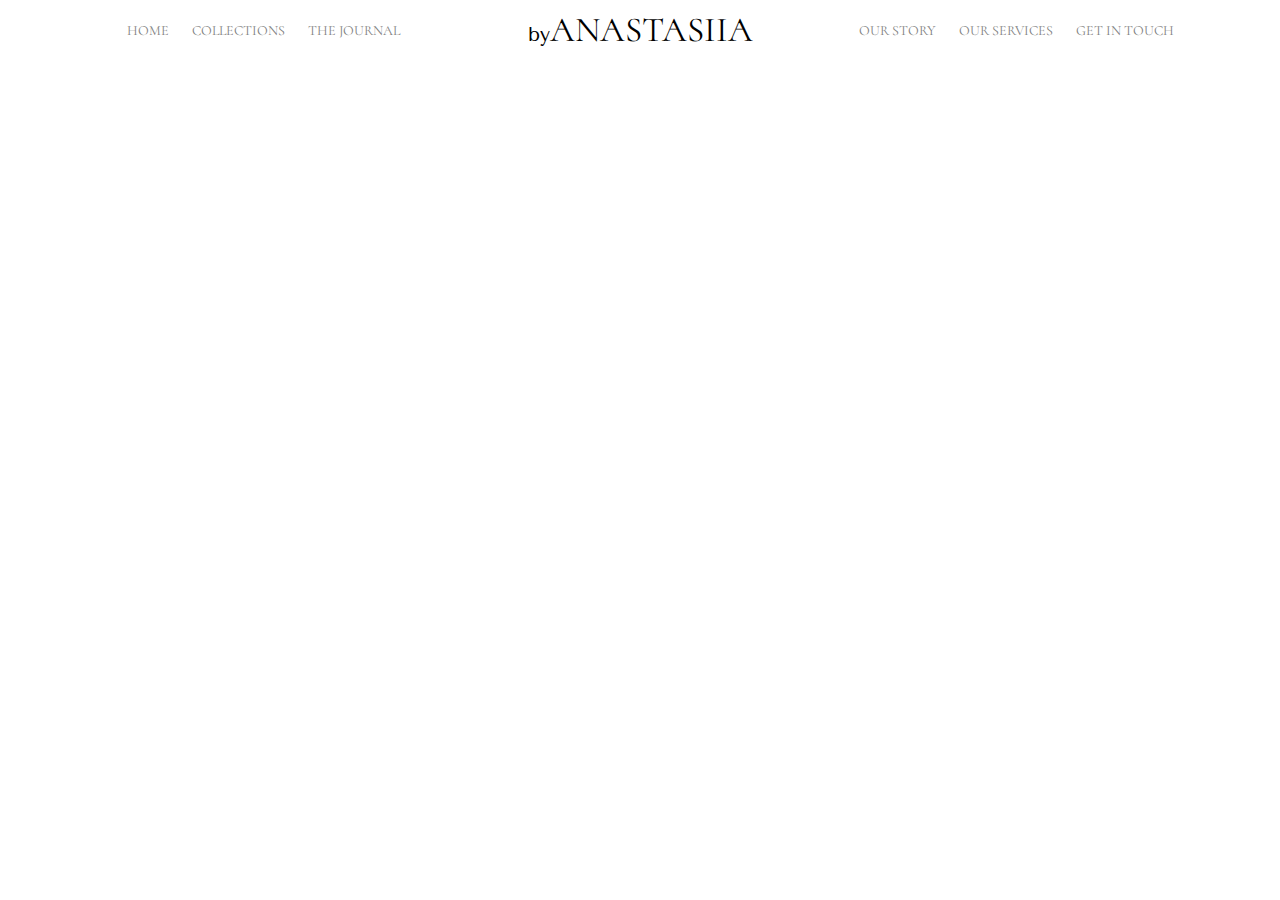
==== commit fb865c24: "ourservice changes" ====
--- a/collections.html
+++ b/collections.html
@@ -8,6 +8,24 @@
     <link rel="preconnect" href="https://fonts.gstatic.com" crossorigin>
     <link href="https://fonts.googleapis.com/css2?family=Raleway&display=swap" rel="stylesheet">
     <link rel="stylesheet" href="styles.css">
+    <link rel="preconnect" href="https://fonts.googleapis.com">
+    <link rel="preconnect" href="https://fonts.gstatic.com" crossorigin>
+    <link href="https://fonts.googleapis.com/css2?family=Ephesis&display=swap" rel="stylesheet">
+    <link rel="preconnect" href="https://fonts.googleapis.com">
+    <link rel="preconnect" href="https://fonts.gstatic.com" crossorigin>
+    <link href="https://fonts.googleapis.com/css2?family=Julius+Sans+One&display=swap" rel="stylesheet">  
+    <link rel="preconnect" href="https://fonts.googleapis.com">
+    <link rel="preconnect" href="https://fonts.gstatic.com" crossorigin>
+    <link href="https://fonts.googleapis.com/css2?family=Open+Sans&display=swap" rel="stylesheet"> 
+    <link rel="preconnect" href="https://fonts.http://127.0.0.1:5500/images/img_front.jpggoogleapis.com">
+    <link rel="preconnect" href="https://fonts.gstatic.com" crossorigin>
+    <link href="https://fonts.googleapis.com/css2?family=Tenor+Sans&display=swap" rel="stylesheet">
+    <link rel="preconnect" href="https://fonts.googleapis.com">
+    <link rel="preconnect" href="https://fonts.gstatic.com" crossorigin>
+    <link href="https://fonts.googleapis.com/css2?family=Cormorant+Infant:ital@1&display=swap" rel="stylesheet">
+    <link rel="preconnect" href="https://fonts.googleapis.com">
+    <link rel="preconnect" href="https://fonts.gstatic.com" crossorigin>
+    <link href="https://fonts.googleapis.com/css2?family=Cormorant+SC:wght@500&display=swap" rel="stylesheet">
 </head>
 <body>
     <div class="burger-container" onclick="toggleNav()">
@@ -28,7 +46,7 @@
             </div>
             <div class="navbar-section" id="navbar-end">
                 <a href="ourstory.html">Our Story</a>
-                <a href="#services">Our services</a>
+                <a href="ourservices.html">Our services</a>
                 <a href="contactme.html">Get in touch</a>
             </div>
         </nav>
--- a/styles.css
+++ b/styles.css
@@ -42,14 +42,6 @@
     font-family: 'Cormorant SC', serif;
 }
 
-/* #navbar-start {
-    margin-right: 15%;
-}
-
-#navbar-end {
-    margin-left: 15%;
-}
- */
 .navbar-sectionlogo {
     display: flex;
     font-family: 'Cormorant SC', serif;   
@@ -284,7 +276,7 @@
 .theJournal-header1st a{        
     text-align: left;
     font-family: 'Tenor Sans', sans-serif;
-    font-size: 18px;
+    font-size: 16px;
     color: black;
     text-decoration: none;
     text-transform: uppercase;
@@ -328,6 +320,7 @@
 .dress-name {
     font-family: 'Raleway', sans-serif;
     font-size: 40px;
+    margin-bottom: 0%;
 }
 
 .add-to-cart-btn {
@@ -342,12 +335,11 @@
     font-family: 'Open Sans', sans-serif;
 }
 
-#dressDetails p {
-    font-family: 'Raleway', sans-serif;
-}
-
 .description {
     color: gray;
+    font-family: 'Cormorant Infant', serif;
+    font-size: 20px;
+    margin-top: 5%;
 }
 
 /*collections1 styles*/
@@ -442,6 +434,16 @@
 .contactusdiv1, .contactusdiv2 {
     width: 48%;
 }
+.contactusdiv1 h2 {
+    font-family: 'Tenor Sans', sans-serif;
+    font-size: 36px;
+}
+
+.contactusdiv1 p {
+    font-family: 'Cormorant Infant', serif;
+    color: grey;
+    font-size: 20px;
+}
 
 iframe {
     width: 100%;
@@ -484,13 +486,6 @@
 
 /*thejournal styles*/
 
-.theJournal h1 {
-    font-family: 'Tenor Sans', sans-serif;
-    font-size: 45px;
-    margin-left: 5%;
-
-}
-
 .theJournal {
     margin-top:60px;
     margin-bottom:60px;
@@ -502,13 +497,122 @@
 }
 
 .journalPhotocredit {
-    font-family: sans-serif;
+    font-family: 'Cormorant SC', serif;
     font-size: 16px;
+    color: grey;
 }
 
 .journal-place {
     font-family: 'Tenor Sans', sans-serif;
     font-size: 30px;
+}
+
+.thejournal-imgcontainer {
+    position: relative;
+    max-width: 100%;
+    overflow: hidden;
+}
+
+.thejournal-imgcaption {
+    position: absolute;
+    bottom: 60%;
+    font-family: 'Cormorant Infant', serif;
+    font-size: 60px;
+    width: 100%;
+    text-align: center;
+    color: white;
+    margin: 0;
+    transform: translateY(50%);
+    text-align: center;
+}
+
+.thejournal-imgcontainer img {
+    width: 100%;
+    height: auto;
+    display: block;
+}
+
+.main-theJournal-content p {
+    margin: 5%;
+}
+
+.journal-description {
+    font-family: 'Cormorant Infant', serif;
+    font-size: 18px;
+    color: grey;
+}
+
+/*ourstory styles*/
+.page2 h2 {
+    font-family: 'Tenor Sans', sans-serif;
+    color: black;
+}
+
+.ourstory-imgcontainer {
+    position: relative;
+    max-width: 100%;
+    overflow: hidden;
+}
+
+.ourstory-imgcaption {
+    position: absolute;
+    bottom: 70%;
+    font-family: 'Cormorant Infant', serif;
+    font-size: 60px;
+    width: 100%;
+    text-align: center;
+    color: black;
+    transform: translateY(50%);
+    text-align: center;
+}
+
+.ourstory-imgcontainer img {
+    width: 100%;
+    height: auto;
+    display: block;
+}
+
+/*our services styles*/
+
+.ourservices-imgcontainer {
+    position: relative;
+    max-width: 100%;
+    overflow: hidden;
+}
+
+.ourservices-imgcaption {
+    position: absolute;
+    bottom: 87%;
+    font-family: 'Cormorant Infant', serif;
+    font-size: 60px;
+    width: 100%;
+    text-align: center;
+    color: black;
+    transform: translateY(50%);
+    text-align: center;
+}
+
+.ourservices-imgcontainer img {
+    width: 100%;
+    height: auto;
+    display: block;
+}
+
+.ourservices-contentcontainer {
+    display: flex;
+    align-items: center;
+    text-align: center;
+}
+
+.ourservices-contentcontainer div:first-child {
+    flex: 1; 
+    padding: 10px;
+    text-align: center;
+}
+
+.ourservices-contentcontainer div {
+    flex: 1;
+    padding: 10px; 
 }
 
 .logo {
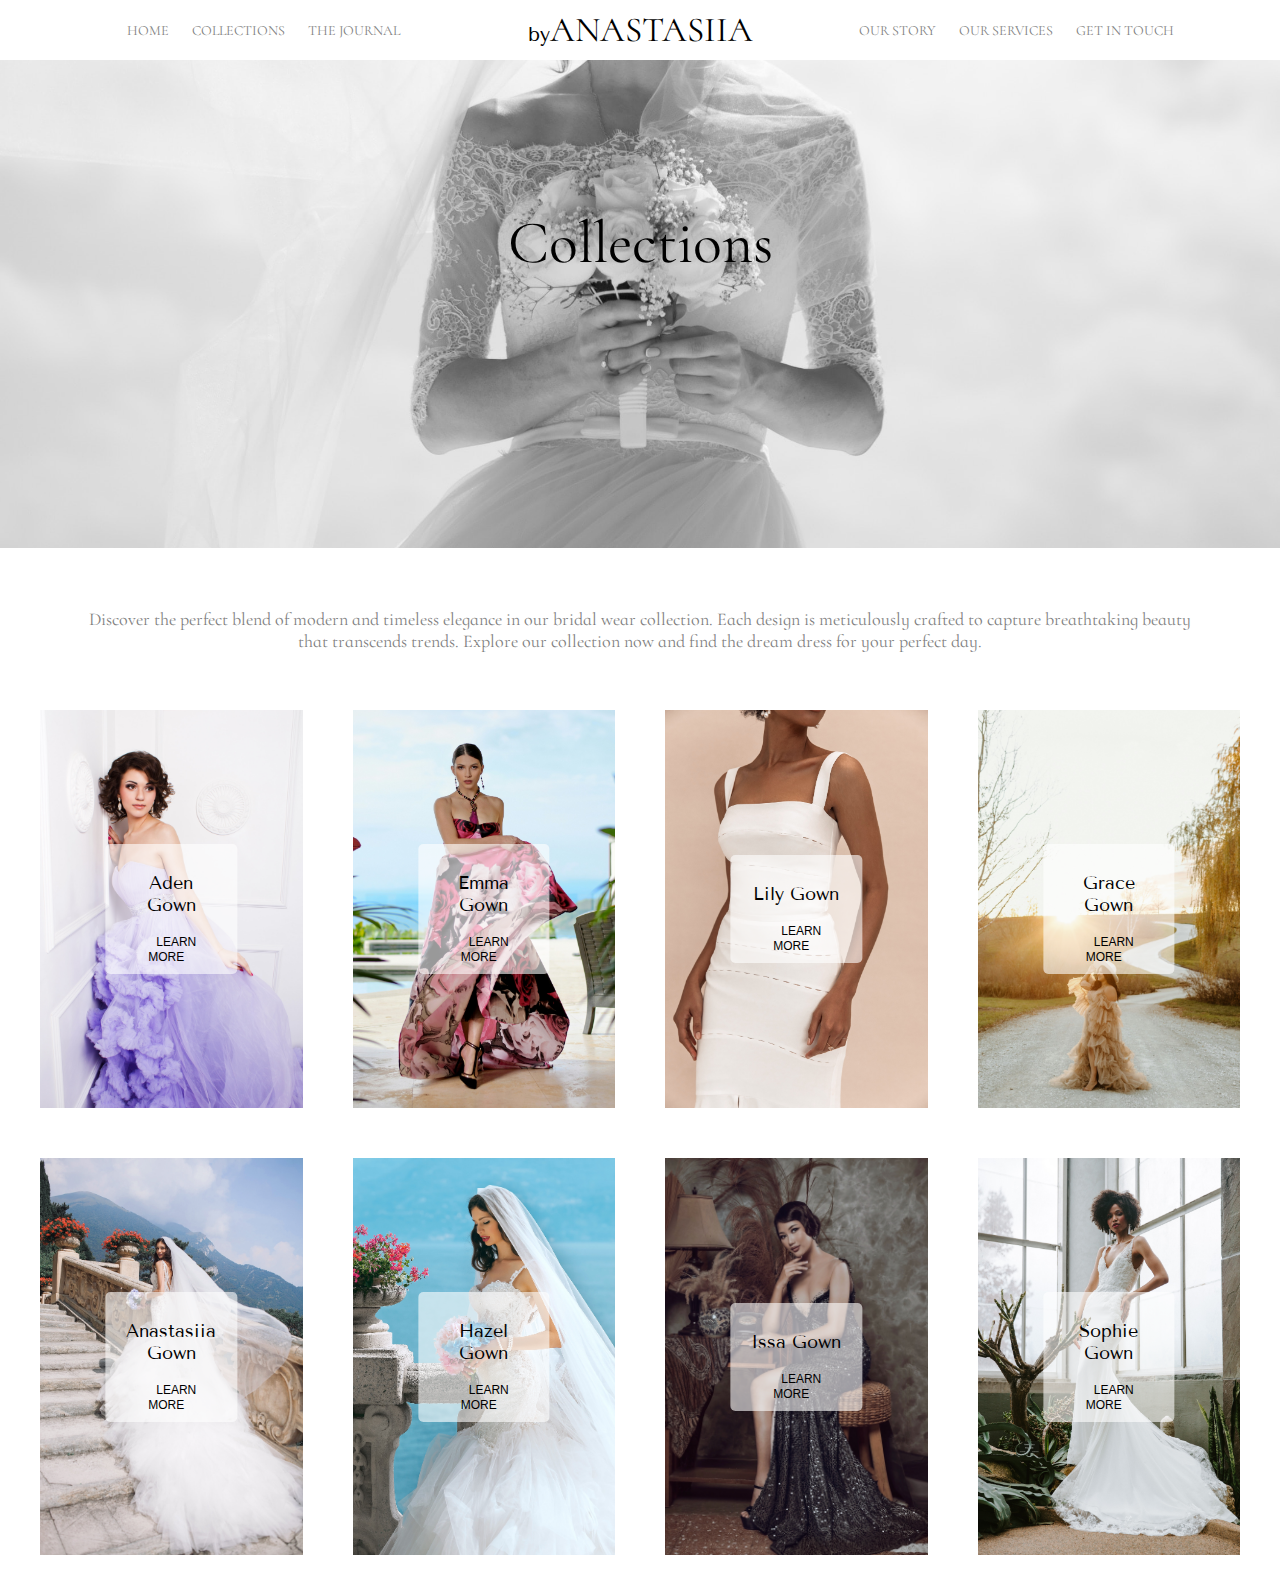
==== commit 34d33f0d: "contactme changes" ====
--- a/collections.html
+++ b/collections.html
@@ -6,7 +6,7 @@
     <title>Collections</title>
     <link rel="preconnect" href="https://fonts.googleapis.com">
     <link rel="preconnect" href="https://fonts.gstatic.com" crossorigin>
-    <link href="https://fonts.googleapis.com/css2?family=Raleway&display=swap" rel="stylesheet">
+    <link href="https://fonts.googleapis.com/css2?family=Nanum+Gothic:wght@700&display=swap" rel="stylesheet">
     <link rel="stylesheet" href="styles.css">
     <link rel="preconnect" href="https://fonts.googleapis.com">
     <link rel="preconnect" href="https://fonts.gstatic.com" crossorigin>
@@ -33,87 +33,83 @@
         <div class="burger"></div>
         <div class="burger"></div>
     </div>
+    <nav class="navbar">
+        <div class="navbar-section" id="navbar-start">
+            <a href="index.html">Home</a>
+            <a href="collections.html">Collections</a>
+            <a href="thejournal.html">The Journal</a>
+        </div>
+        <div class="navbar-sectionlogo" id="navbar-logo">
+            <p class="by-sectionlogo">by</p>
+            <p class="name-sectionlogo">Anastasiia</p>
+        </div>
+        <div class="navbar-section" id="navbar-end">
+            <a href="ourstory.html">Our Story</a>
+            <a href="ourservices.html">Our services</a>
+            <a href="contactme.html">Get in touch</a>
+        </div>
+    </nav>
     <div class="main-body">
-        <nav class="navbar">
-            <div class="navbar-section" id="navbar-start">
-                <a href="index.html">Home</a>
-                <a href="collections1.html">Collections</a>
-                <a href="thejournal.html">The Journal</a>
+        <div class="collection1-imgcontainer">
+            <img src="images/IMG_8377.jpg" alt="Your collection">
+            <p class="collection1-imgcaption">Collections</p>
+            <div class="page2">
+                <p>Discover the perfect blend of modern and timeless elegance in our bridal wear collection. Each design is meticulously crafted to capture breathtaking beauty that transcends trends. Explore our collection now and find the dream dress for your perfect day.</p>
             </div>
-            <div class="navbar-sectionlogo" id="navbar-logo">
-                <p class="by-sectionlogo">by</p>
-                <p class="name-sectionlogo">Anastasiia</p>
+        </div>
+        <div>
+            <div class="collection1-container">
+                <div class="img1-container">
+                    <img class="collage-item" src="images/2nd page/pic1.jpg" alt="Image 1">
+                    <button class="overlay-button">
+                        <p>Aden Gown</p>
+                        <a href= "productdetails.html?code=D01">Learn more</a></button>
+                </div>
+                <div class="img1-container">
+                    <img class="collage-item" src="images/2nd page/pic2.jpg" alt="Image 2">
+                    <button class="overlay-button">
+                        <p>Emma Gown</p>
+                        <a href= "productdetails.html?code=D02">Learn more</a></button>
+                </div>
+                <div class="img1-container">
+                    <img class="collage-item" src="images/2nd page/pic3.jpg" alt="Image 3">
+                    <button class="overlay-button">
+                        <p>Lily Gown</p>
+                        <a href= "productdetails.html?code=D03">Learn more</a></button>
+                </div>
+                <div class="img1-container">
+                    <img class="collage-item" src="images/2nd page/pic4.jpg" alt="Image 4">
+                    <button class="overlay-button">
+                        <p>Grace Gown</p>
+                        <a href= "productdetails.html?code=D04">Learn more</a></button>
+                </div>
+                <div class="img1-container">
+                    <img class="collage-item" src="images/2nd page/pic5.jpg" alt="Image 5">
+                    <button class="overlay-button">
+                        <p>Anastasiia Gown</p>
+                        <a href= "productdetails.html?code=D05">Learn more</a></button>
+                </div>
+                <div class="img1-container">
+                    <img class="collage-item" src="images/2nd page/pic6.jpg" alt="Image 6">
+                    <button class="overlay-button">
+                        <p>Hazel Gown</p>
+                        <a href= "productdetails.html?code=D06">Learn more</a></button>
+                </div>
+                <div class="img1-container">
+                    <img class="collage-item" src="images/2nd page/pic7.jpg" alt="Image 7">
+                    <button class="overlay-button">
+                        <p>Issa Gown</p>
+                        <a href= "productdetails.html?code=D07">Learn more</a></button>
+                </div>
+                <div class="img1-container">
+                    <img class="collage-item" src="images/2nd page/pic8.jpg" alt="Image 8">
+                    <button class="overlay-button">
+                        <p>Sophie Gown</p>
+                        <a href= "productdetails.html?code=D08">Learn more</a></button>
+                </div>   
             </div>
-            <div class="navbar-section" id="navbar-end">
-                <a href="ourstory.html">Our Story</a>
-                <a href="ourservices.html">Our services</a>
-                <a href="contactme.html">Get in touch</a>
-            </div>
-        </nav>
-        <div id="dressDetails">
-            <div id="imgDress"></div>
-            <div id="detailsDress"></div>
         </div>
-        <script src="script.js"></script>
-        <script>
-            const dloc = window.location.href;
-            const dsplt = dloc.split("?");
-            const sanitize = dsplt[1].split("=");
-            const dressCode = sanitize[1];
-
-            const selectedDress = dresses.find(dress => dress.code === dressCode);
-
-            if (selectedDress) {
-
-                let sizesOptions = '';
-                for (let i = 0; i < selectedDress.sizes.length; i++) {
-                sizesOptions += `<option value="${selectedDress.sizes[i]}">${selectedDress.sizes[i]}</option>`;
-            }
-
-            imgDress.innerHTML = `
-                <img class="product-img" src="${selectedDress.image}" alt="${selectedDress.dress_name}">
-            `;
-            detailsDress.innerHTML = `
-                <h3 class="dress-name">${selectedDress.dress_name}</h3>
-                <p class="description">${selectedDress.description}</p>
-                <p>Price: $${selectedDress.price}</p>
-                <select id="sizeDropdown">
-                <option disabled selected class="sizeOption">Select Size</option>${sizesOptions}</select>
-                <div>
-                    <button class="add-to-cart-btn" onclick="addToCart('${selectedDress.dress_code}')">Add to Cart</button>
-                </div>
-                
-            `;
-                document.getElementById("imgDress").innerHTML = imgDressHTML;
-            } else {
-                document.getElementById("imgDress").innerHTML = "Dress not found.";
-            }
-
-
-            function addToCart(dressCode) {
-                alert(`Added ${selectedDress.dress_name} to the cart!`);
-            }
-
-            const sizeSelect = document.getElementById('size-select');
-            function updateSizeDropdown() {
-                const selectedIndex = dressSelect.value;
-                const selectedDress = dresses[selectedIndex];
-
-                // Clear existing size options
-                sizeSelect.innerHTML = '';
-
-            // Populate size dropdown with options from the selected dress
-            selectedDress.sizes.forEach(size => {
-                const option = document.createElement('option');
-                option.value = size;
-                option.text = size;
-                sizeSelect.add(option);
-            });
-            }
-
-    // Initial update of size dropdown based on the default selected dress
-    updateSizeDropdown();
-        </script>
     </div>
+    <script src="script.js"></script>
 </body>
 </html>--- a/styles.css
+++ b/styles.css
@@ -131,6 +131,31 @@
     .change .burger:nth-child(3) {
         transform: rotate(45deg) translate(-6px, -6px);
     }
+
+    .image-container {
+        text-align: center;
+    }
+
+    .page2, .collage-container, .main-theJournal-container {
+        margin-top: 10px;
+    }
+
+    .collage-item {
+        width: 100%;
+    }
+
+    .contactusdiv1 {
+        display: none; 
+    }
+
+    .contactus-body {
+        width: 100%;
+    }
+
+    .contactusdiv2 {
+        width: 100%; 
+    }
+
 }
 
 .image-container {
@@ -341,6 +366,41 @@
     font-size: 20px;
     margin-top: 5%;
 }
+
+.backbutton {
+    margin-top: 10%;
+    margin-bottom: 5%;
+}
+
+.backbutton a {
+    color: black;
+    text-decoration: none;
+    text-transform: uppercase;
+    padding: 5px;
+}
+
+.backbutton a:hover {
+    color: grey;
+    text-decoration: underline;
+}
+
+.arrow {
+    border: solid black;
+    border-width: 0 2px 2px 0;
+    display: inline-block;
+    padding: 4px;
+}
+  
+.right {
+    transform: rotate(-45deg);
+    -webkit-transform: rotate(-45deg);
+}
+  
+.left {
+    transform: rotate(135deg);
+    -webkit-transform: rotate(135deg);
+}
+  
 
 /*collections1 styles*/
 .collection1-container {
@@ -421,8 +481,16 @@
     height: auto;
     display: block;
 }
+ 
 
 /*contactus styles*/
+
+.contactus-body {
+    display: flex;
+    justify-content: center;
+    width: 80%;
+    margin: 0 auto;
+}
 
 .contact-us-container {
     display: flex;
@@ -431,9 +499,6 @@
     margin-top: 5%;
 }
 
-.contactusdiv1, .contactusdiv2 {
-    width: 48%;
-}
 .contactusdiv1 h2 {
     font-family: 'Tenor Sans', sans-serif;
     font-size: 36px;
@@ -447,11 +512,6 @@
 
 iframe {
     width: 100%;
-}
-
-form {
-    width: 100%;
-    height: auto;
 }
 
 form {
@@ -459,17 +519,20 @@
     border-radius: 10px;
     display: flex;
     flex-direction: column;
-    max-width: 400px;
-    width: 100%;
+    width: 100%;
+    padding: 5%;
+    height: 100%;
   }
 
-  label {
+label {
     margin-bottom: 8px;
     margin-top: 5%;
     margin-left: 2%;
+    color: grey;
+    font-family: 'Tenor Sans', sans-serif;
   }
 
-  input {
+input {
     width: 100%;
     padding: 8px;
     margin-bottom: 16px;
@@ -480,10 +543,56 @@
     cursor: pointer;
   }
 
-  input:hover {
+input:hover {
     background-color: none;
   }
 
+.mymap {
+    font-family: 'Tenor Sans', sans-serif;
+  }
+
+.form-container {
+    display: flex;
+    justify-content: space-around;
+    text-align: left;
+    width: 100%;
+  }
+
+.inputbox {
+    font-family: 'Tenor Sans', sans-serif;
+    border: none; 
+    border-bottom: 1px solid black; 
+    margin-left: 8px;
+  }
+
+input[type="submit"] {
+    background-color: transparent;
+    color: black;
+    padding: 10px 15px;
+    border-radius: 5px;
+    cursor: pointer;
+    transition: background-color 0.3s;
+    font-family: 'Tenor Sans', sans-serif;
+    margin-top: 5%;
+  }
+
+input[type="submit"]:hover {
+    background-color: black;
+    color: white;
+}
+    
+.contactusdiv1 {
+    width: 48%;
+    float: left;
+    margin-right: 2%;
+}
+
+.contactusdiv2 {
+    width: 48%;
+    float: right;
+    margin-left: 2%;
+}
+    
 /*thejournal styles*/
 
 .theJournal {
@@ -556,12 +665,12 @@
 
 .ourstory-imgcaption {
     position: absolute;
-    bottom: 70%;
+    bottom: 75%;
     font-family: 'Cormorant Infant', serif;
     font-size: 60px;
     width: 100%;
     text-align: center;
-    color: black;
+    color: white;
     transform: translateY(50%);
     text-align: center;
 }
